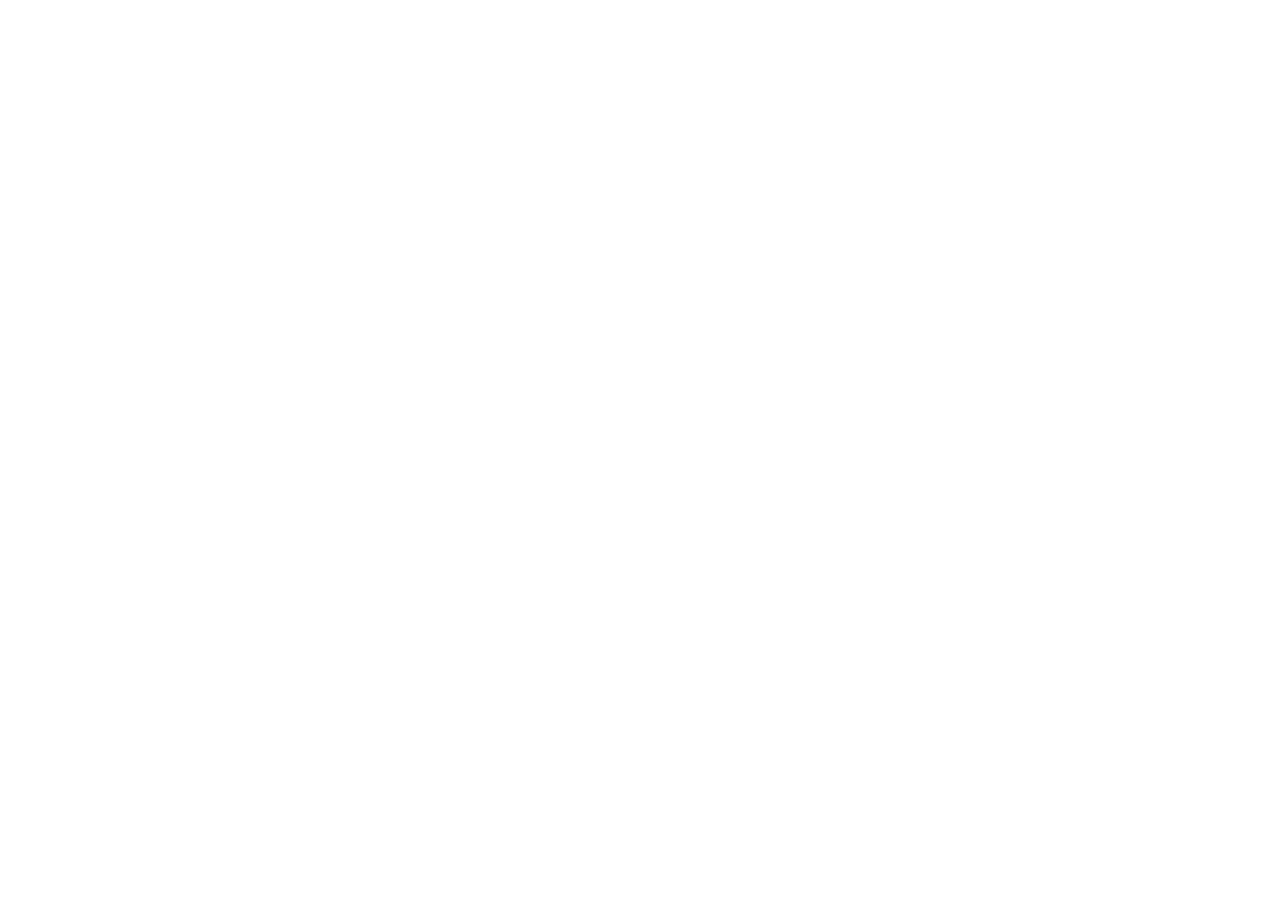
==== index.html @ eec86f98 "First commit" ====
<!DOCTYPE html>
<html lang="en">
<head>
    <meta charset="UTF-8">
    <meta name="viewport" content="width=device-width, initial-scale=1.0">
    <title>Dribble</title>
</head>
<body>
    
</body>
</html>
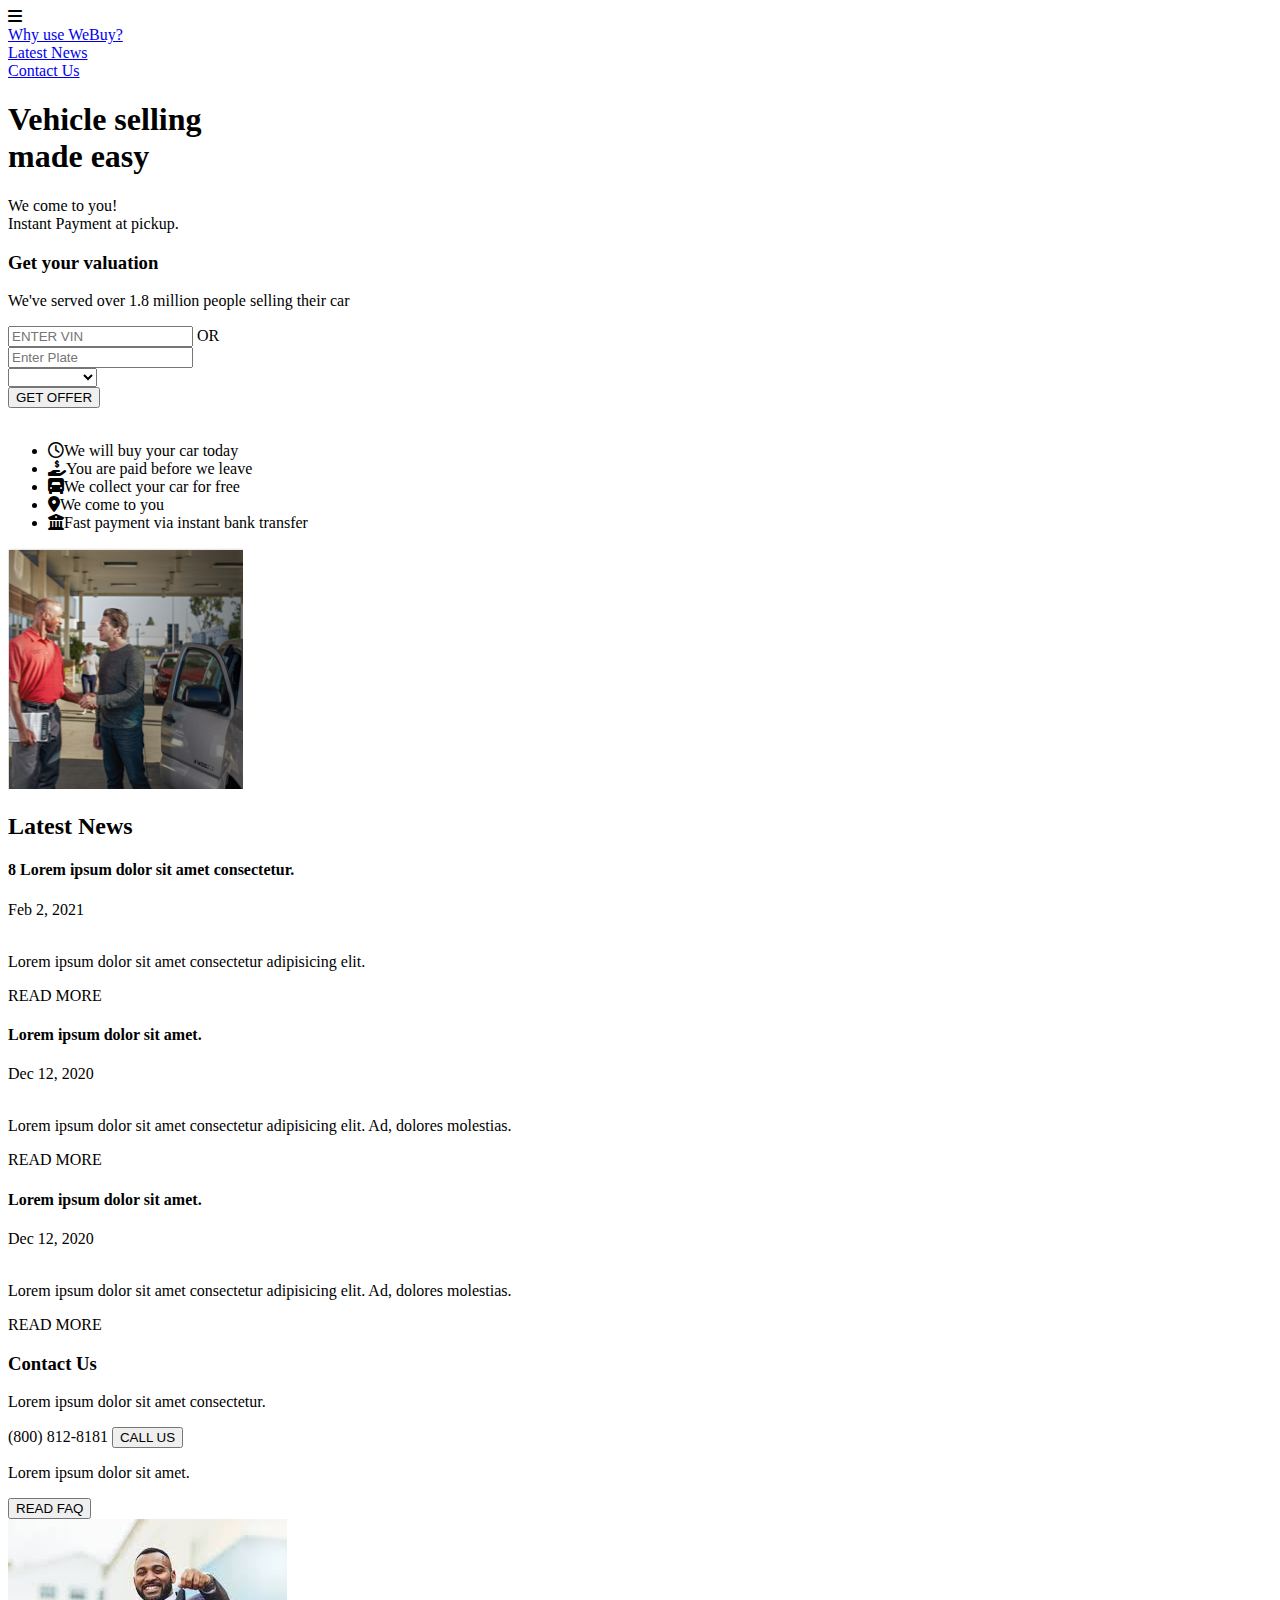
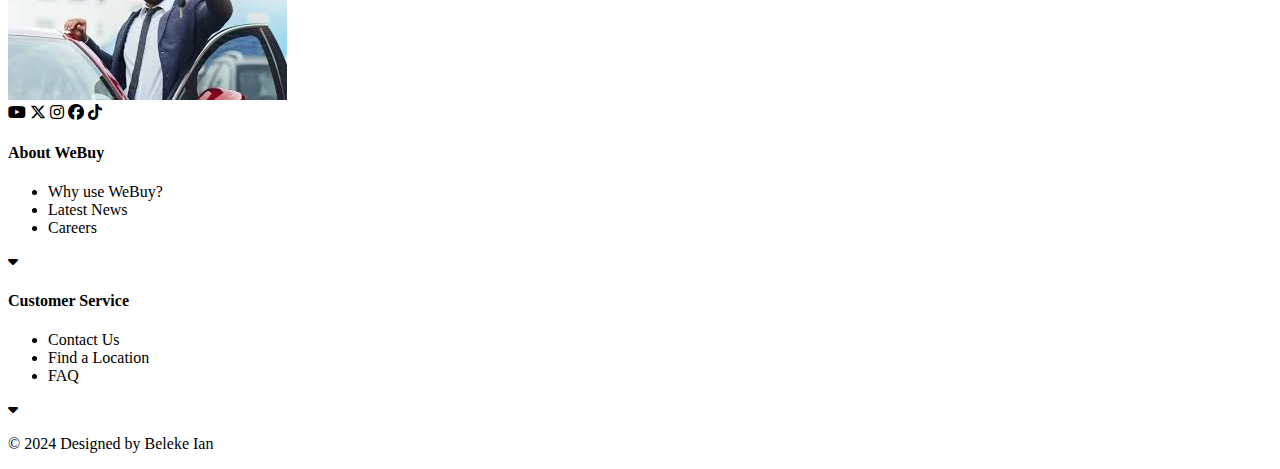
==== commit 2086ac8c: "HTML commit" ====
--- a/index.html
+++ b/index.html
@@ -3,9 +3,166 @@
 <head>
     <meta charset="UTF-8">
     <meta name="viewport" content="width=device-width, initial-scale=1.0">
+    <link rel="stylesheet" href="https://cdnjs.cloudflare.com/ajax/libs/font-awesome/6.6.0/css/all.min.css">
+    <link rel="stylesheet" href="css/style.css">
     <title>Dribble</title>
+    <link rel="icon" type="image/x-icon" href="/images/favicon.ico">
 </head>
 <body>
-    
+    <header>
+        <div class="top-header">
+            <div class="menu">
+                <i class="fa-solid fa-bars"></i>
+            </div>
+            <div class="logo">
+                
+            </div>
+            <nav>
+                <li><a href="#">Why use WeBuy?</a></li>
+                <li><a href="#">Latest News</a></li>
+                <li><a href="#">Contact Us</a></li>
+            </nav>
+        </div>
+        <div class="bottom-header">
+            <div class="intro">
+                <h1>Vehicle selling<br>made easy</h1>
+                <p>We come to you!<br>Instant Payment at pickup.</p>
+            </div>
+            <div class="form">
+                <h3>Get your valuation</h3>
+                <p>We've served over 1.8 million people selling their car</p>
+                <form>
+                    <input type="text" placeholder="ENTER VIN">
+                    <span class="example"></span>
+                    <span class="or">OR</span>
+                    <div class="boxes">
+                        <div class="input">
+                            <input type="text" placeholder="Enter Plate"><br>
+                            <span class="example"></span>
+                        </div>
+                       <div class="select">
+                        <select>
+                            <option disabled="default">Enter State</option>
+                        </select>
+                       </div>
+                    </div>
+                    <button>GET OFFER</button>
+                </form>
+                <div class="mechanic">
+                    <img src="./assets/mechanic.png" alt="">
+                </div>
+            </div>
+        </div>
+    </header>
+    <main>
+        <div class="article-one">
+            <div class="sell-with-us">
+                <ul>
+                    <li><i class="fa-regular fa-clock"></i>We will buy your car today</li>
+                    <li><i class="fa-solid fa-hand-holding-dollar"></i>You are paid before we leave</li>
+                    <li><i class="fa-solid fa-truck-front"></i>We collect your car for free</li>
+                    <li><i class="fa-solid fa-location-dot"></i>We come to you</li>
+                    <li><i class="fa-solid fa-building-columns"></i>Fast payment via instant bank transfer</li>
+                </ul>
+            </div>
+            <div class="chat">
+                <img src="./assets/greeting.png" alt="colab">    
+            </div>
+        </div>
+        <div class="news">
+            <div class="heading">
+                <h2>Latest News</h2>
+            </div>
+            <div class="articles">
+                <div class="box-one">
+                    <div class="profile">
+                        <div class="pp">
+
+                        </div>
+                        <div class="bio">
+                            <h4>8 Lorem ipsum dolor sit amet consectetur.</h4>
+                            <span class="date">Feb 2, 2021</span>
+                        </div>
+                    </div>
+                    <img src="" alt="">
+                    <p>Lorem ipsum dolor sit amet consectetur adipisicing elit.</p>
+                    <span class="read-more">READ MORE</span>
+                </div>
+                <div class="box-two">
+                    <div class="profile">
+                       <div class="pp">
+
+                       </div>
+                    <div class="bio">
+                        <h4>Lorem ipsum dolor sit amet.</h4>
+                        <span class="date">Dec 12, 2020</span>
+                    </div>
+                    </div>
+                    <img src="" alt="">
+                    <p>Lorem ipsum dolor sit amet consectetur adipisicing elit. Ad, dolores molestias.</p>
+                    <span class="read-more">READ MORE</span>
+                </div>
+                <div class="box-three">
+                    <div class="profile">
+                        <div class="pp">
+ 
+                        </div>
+                     <div class="bio">
+                         <h4>Lorem ipsum dolor sit amet.</h4>
+                         <span class="date">Dec 12, 2020</span>
+                     </div>
+                     </div>
+                     <img src="" alt="">
+                     <p>Lorem ipsum dolor sit amet consectetur adipisicing elit. Ad, dolores molestias.</p>
+                     <span class="read-more">READ MORE</span>
+                </div>
+            </div>
+        </div>
+        <div class="contact">
+            <div class="contact-info">
+                <h3>Contact Us</h3>
+                <p>Lorem ipsum dolor sit amet consectetur.</p>
+                <span class="number">(800) 812-8181</span>
+                <button class="btn">CALL US</button>
+                <p>Lorem ipsum dolor sit amet.</p>
+                <button>READ FAQ</button>
+            </div>
+            <div class="res-nigga">
+                <img src="./assets/assure.jpeg" alt="guy standing by car">
+            </div>
+        </div>
+    </main>
+    <footer>
+        <div class="top-footer">
+            <div class="social">
+                <i class="fa-brands fa-youtube"></i>
+                <i class="fa-brands fa-x-twitter"></i>
+                <i class="fa-brands fa-instagram"></i>
+                <i class="fa-brands fa-facebook"></i>
+                <i class="fa-brands fa-tiktok"></i>
+            </div>
+            <div class="about">
+                <h4>About WeBuy</h4>
+                <ul>
+                    <li>Why use WeBuy?</li>
+                    <li>Latest News</li>
+                    <li>Careers</li>
+                </ul>
+                <i class="fa-solid fa-caret-down"></i>
+            </div>
+            <div class="customer-service">
+                <h4>Customer Service</h4>
+                <ul>
+                    <li>Contact Us</li>
+                    <li>Find a Location</li>
+                    <li>FAQ</li>
+                </ul>
+                <i class="fa-solid fa-caret-down"></i>
+            </div>
+        </div>
+        <div class="bottom-footer">
+            <p>© 2024 Designed by Beleke Ian</p>
+        </div>
+    </footer>
 </body>
 </html>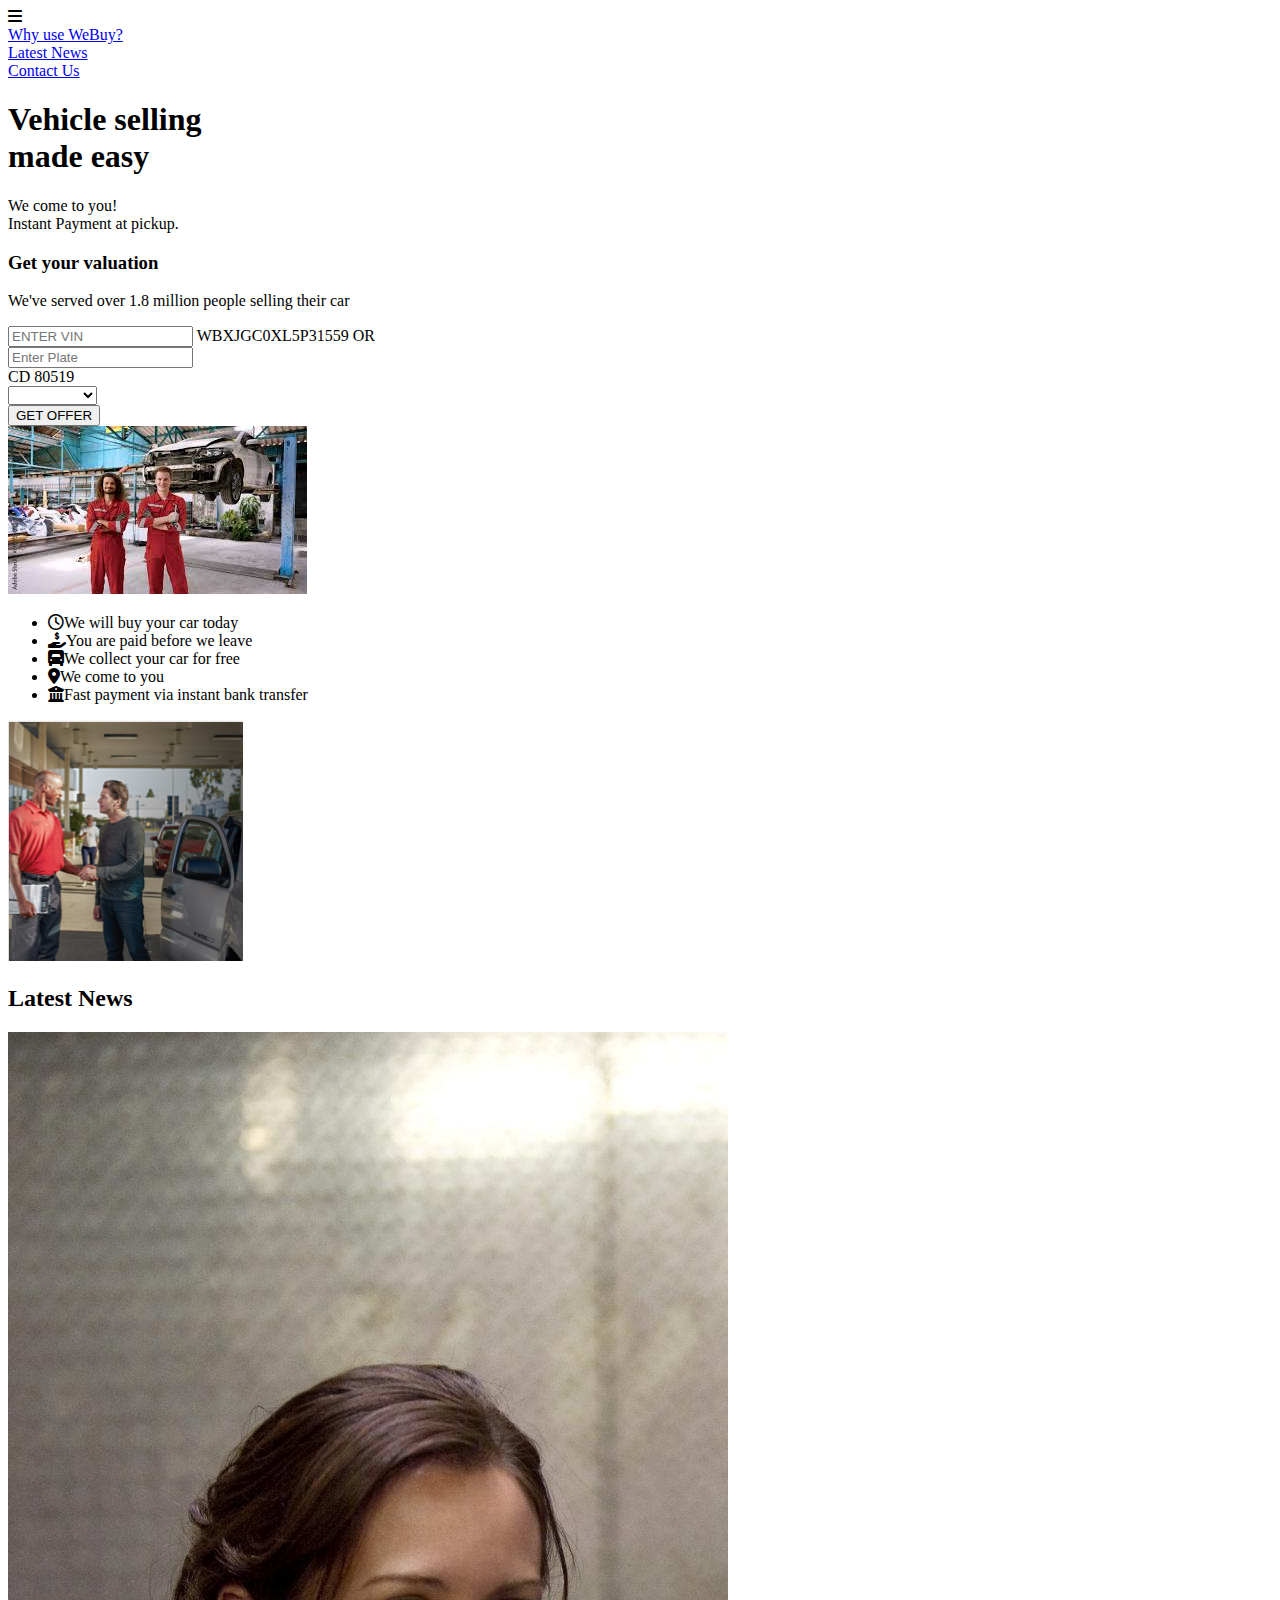
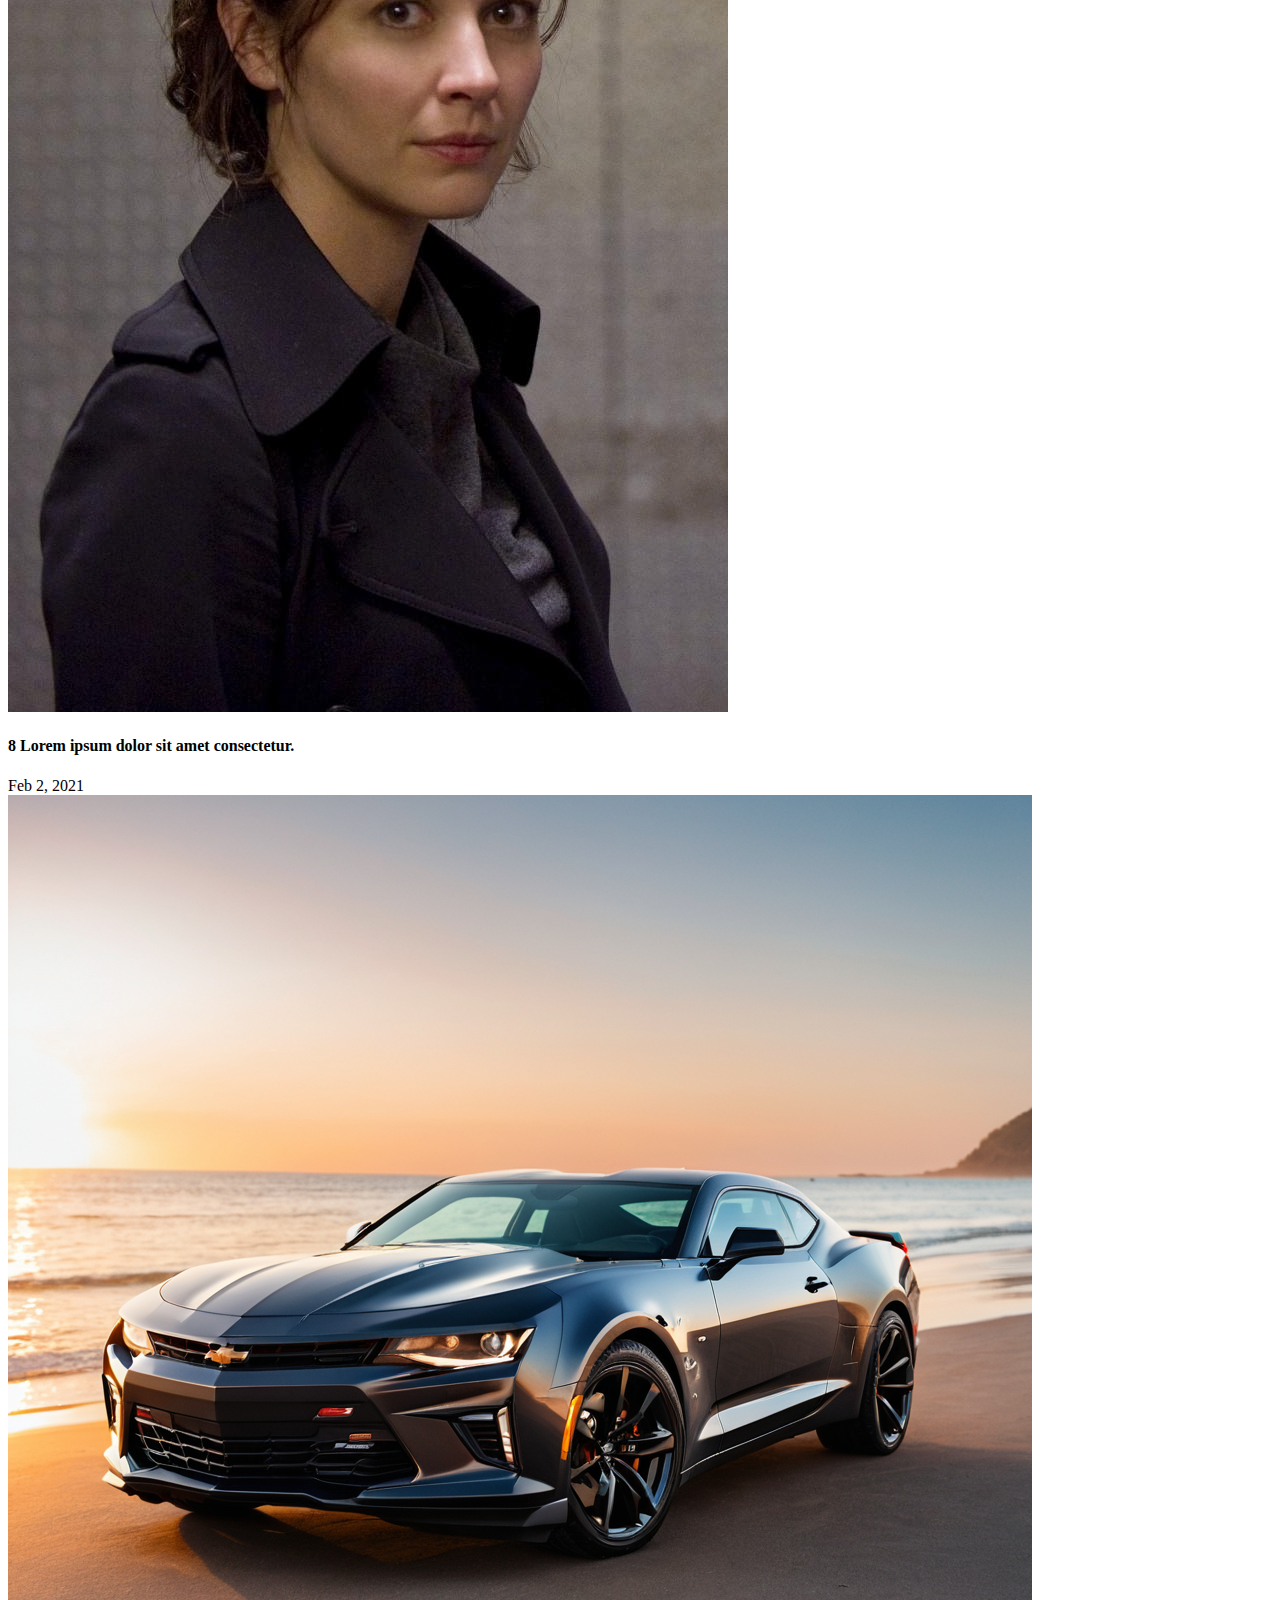
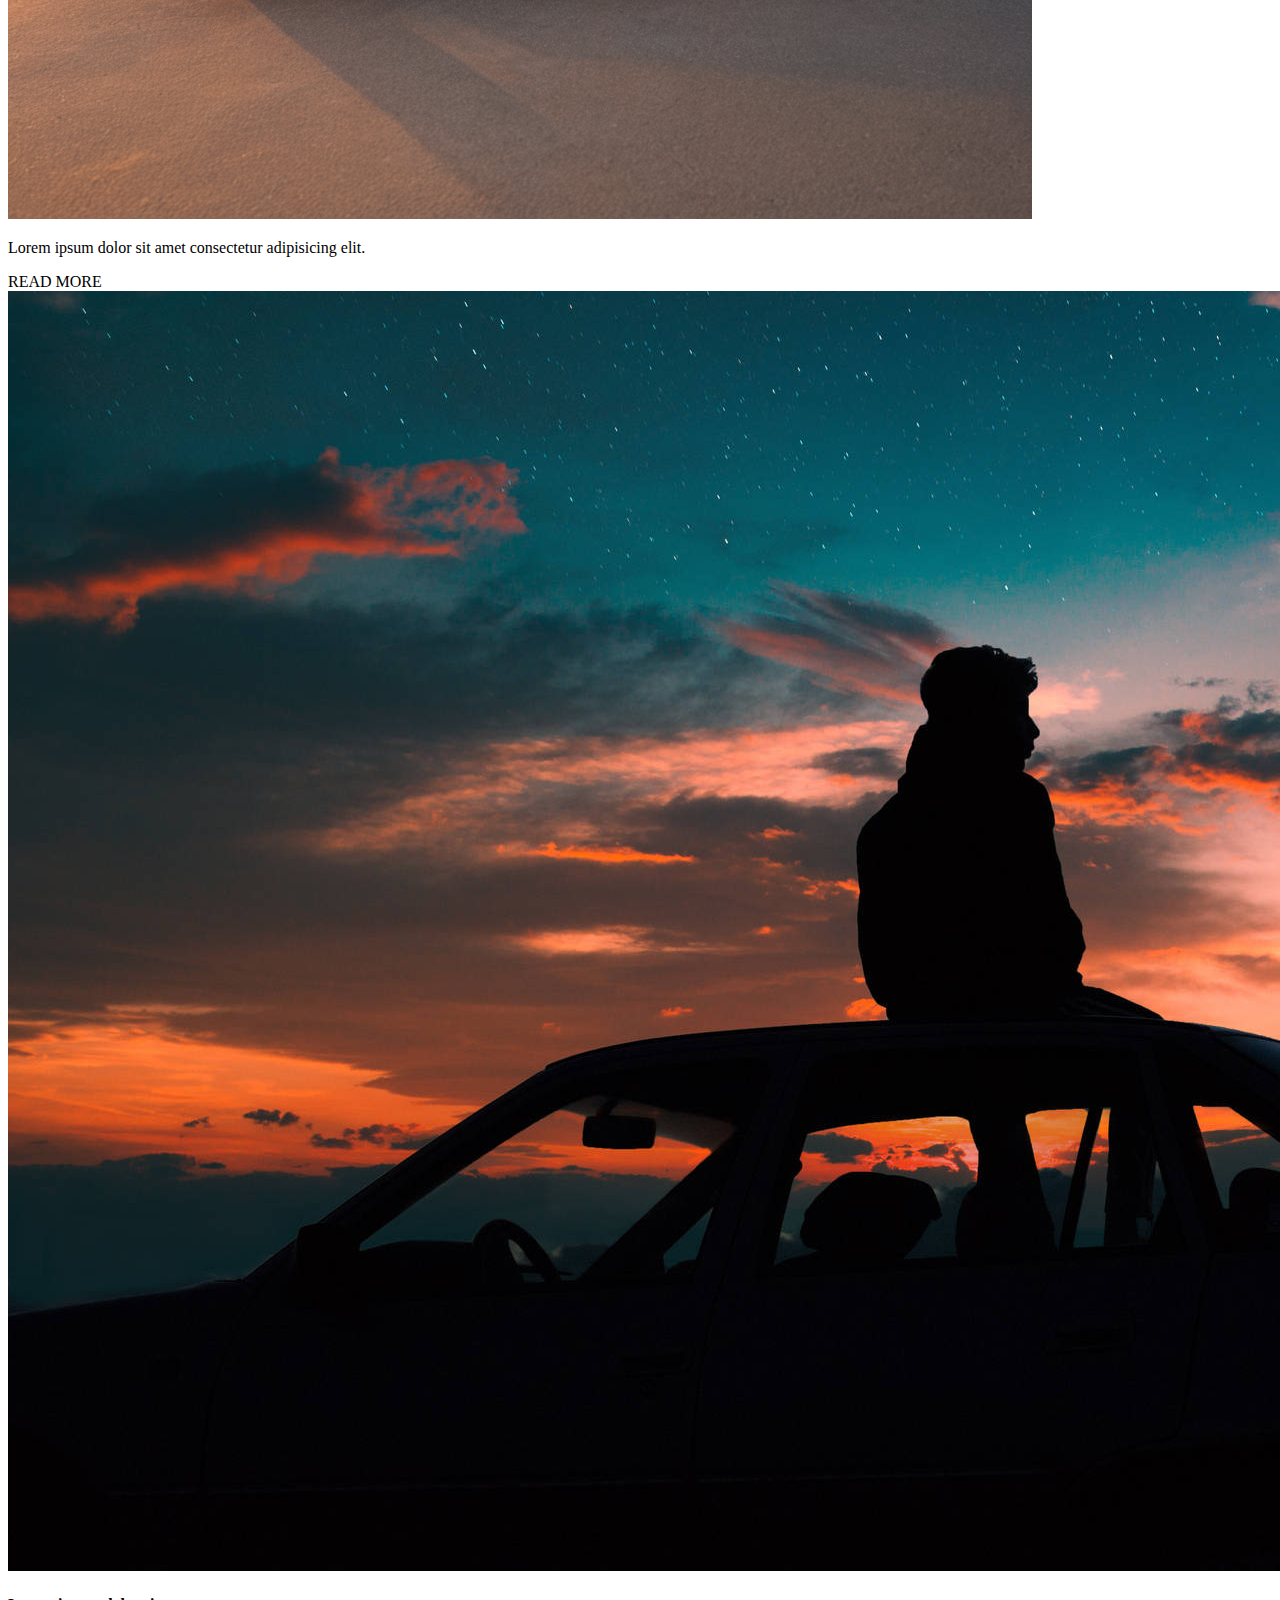
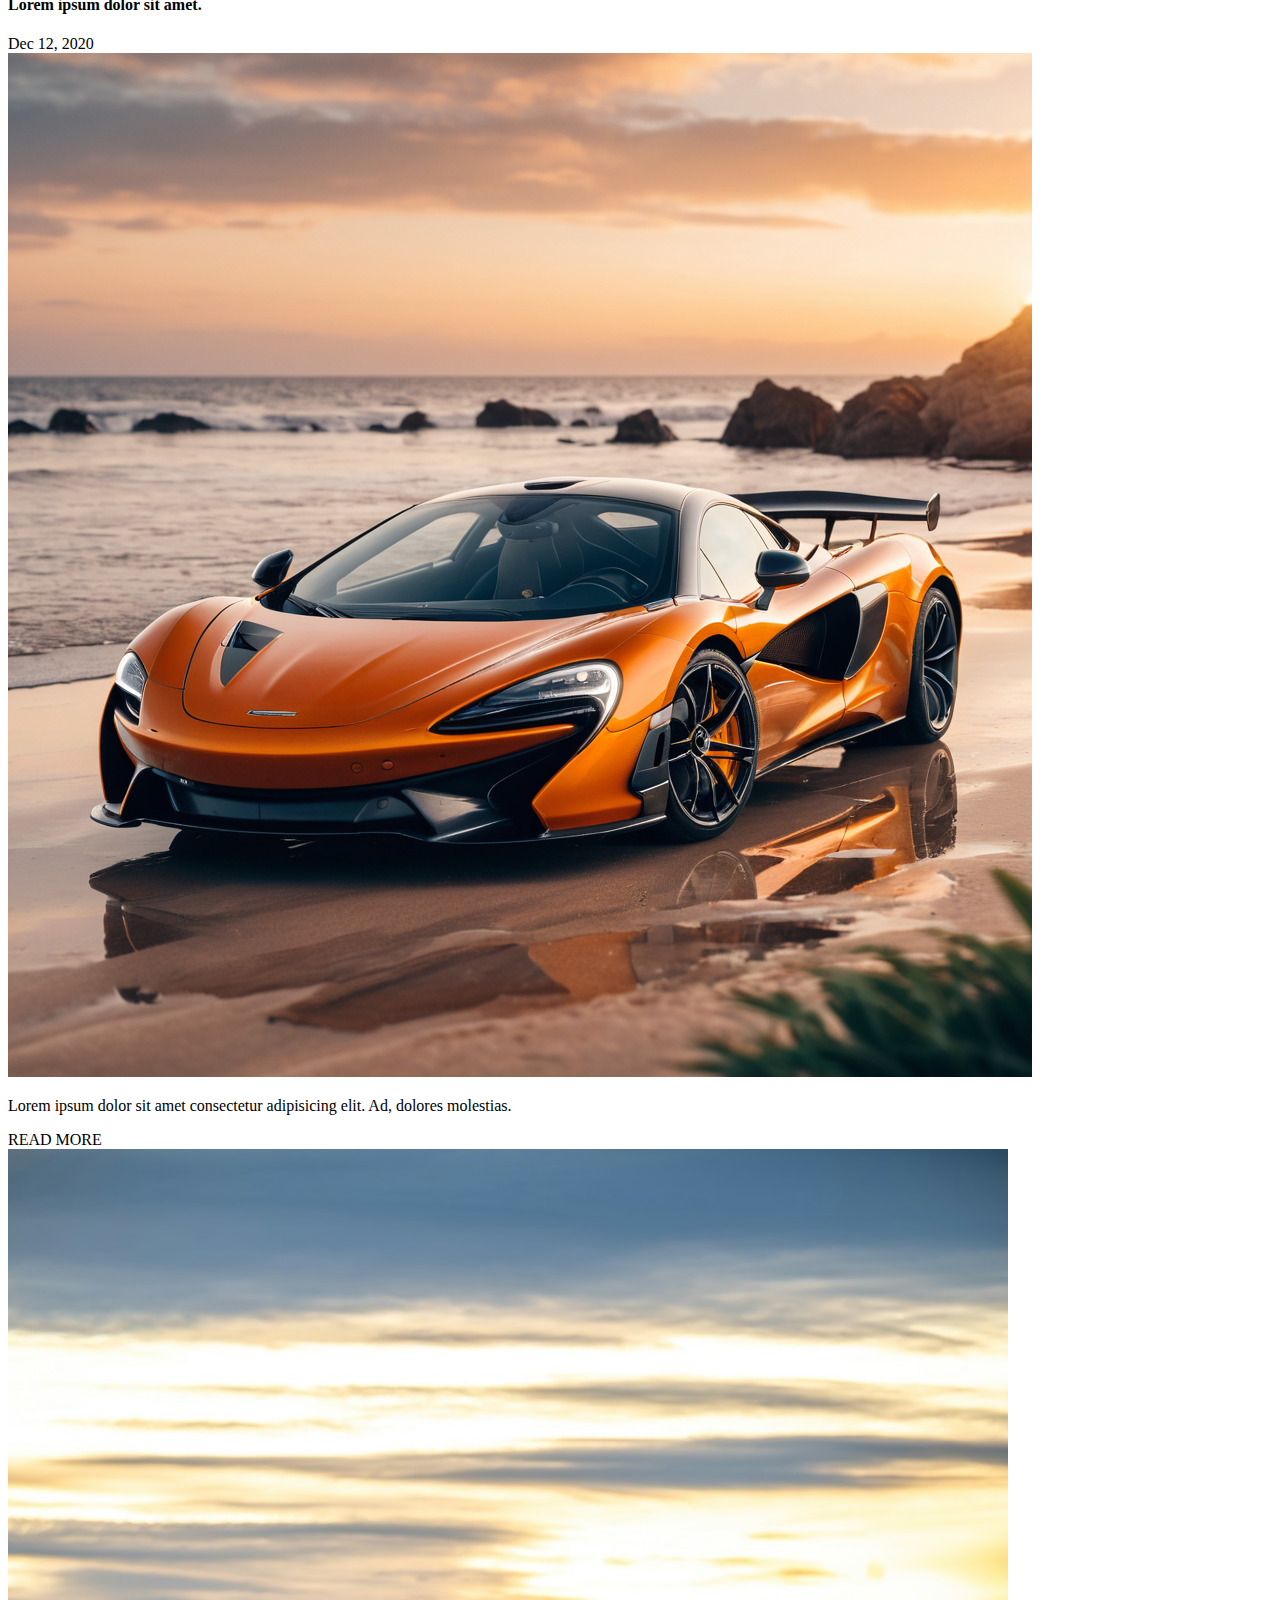
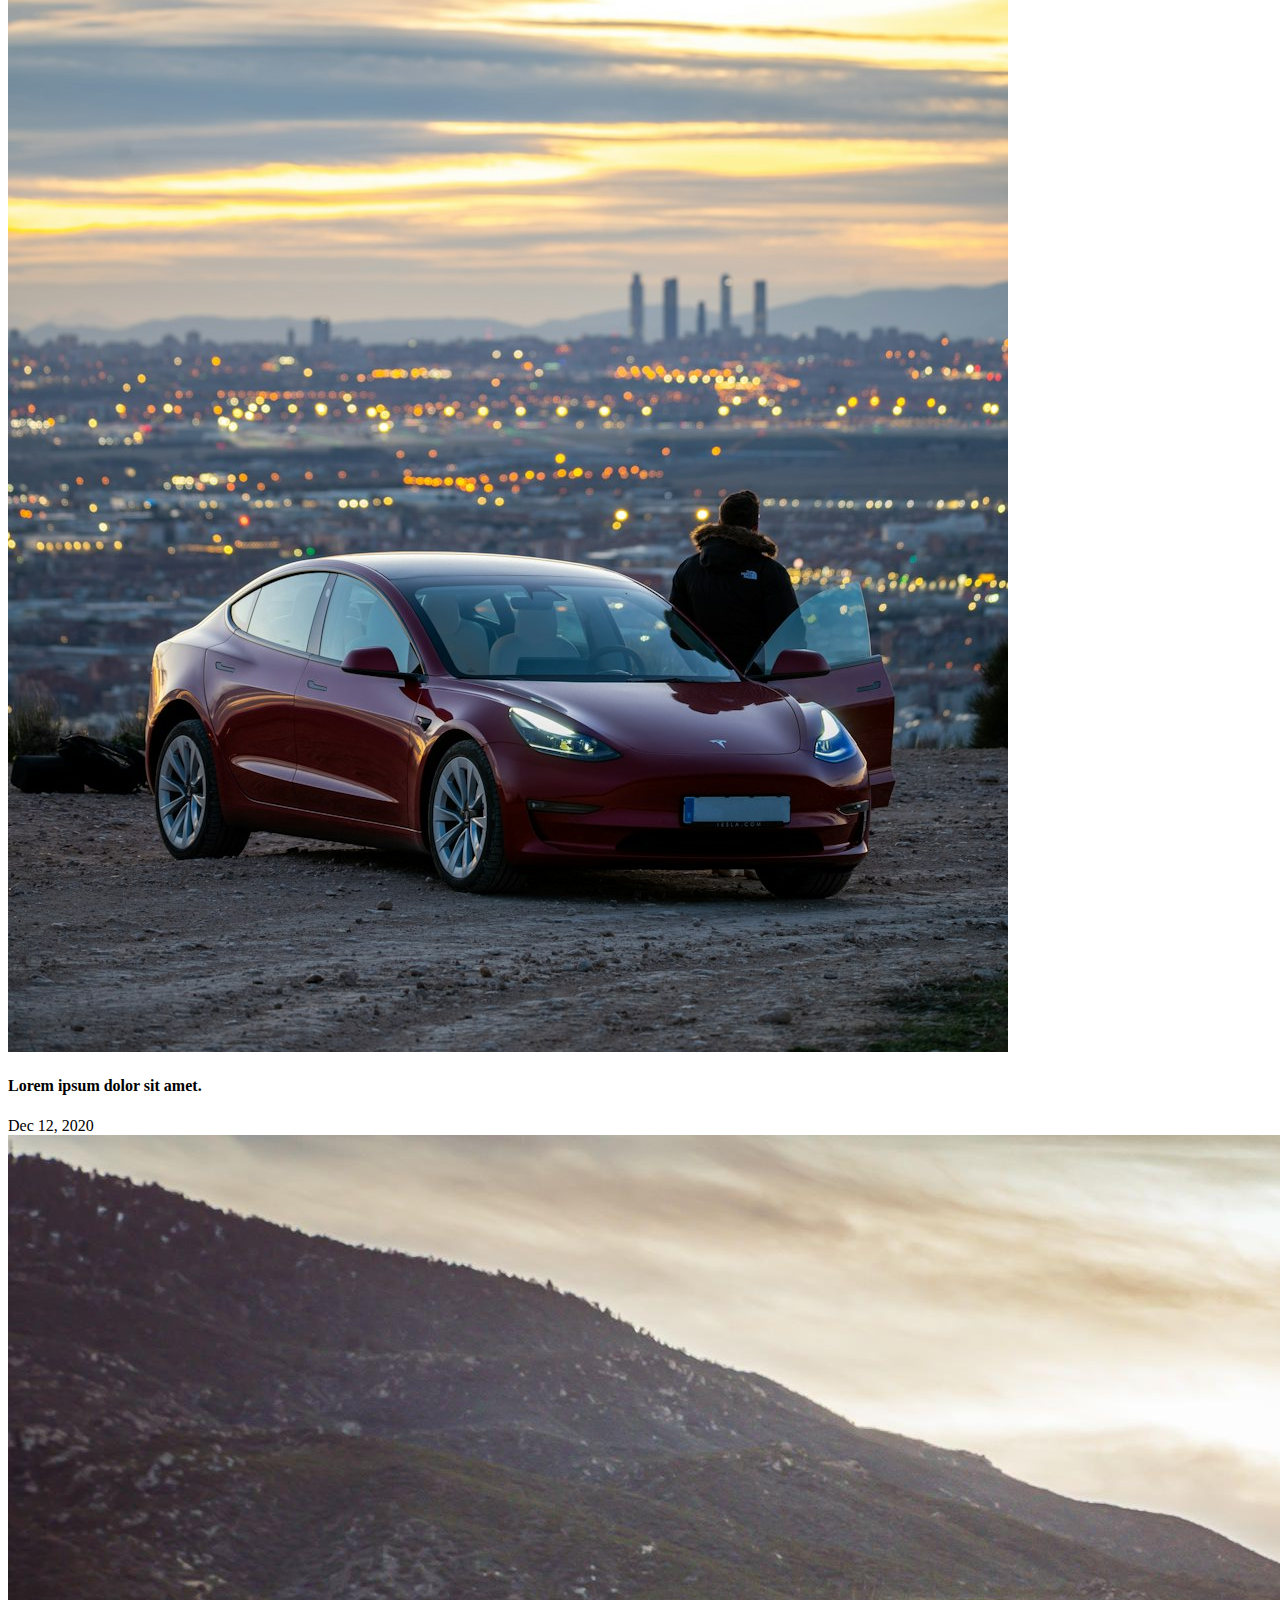
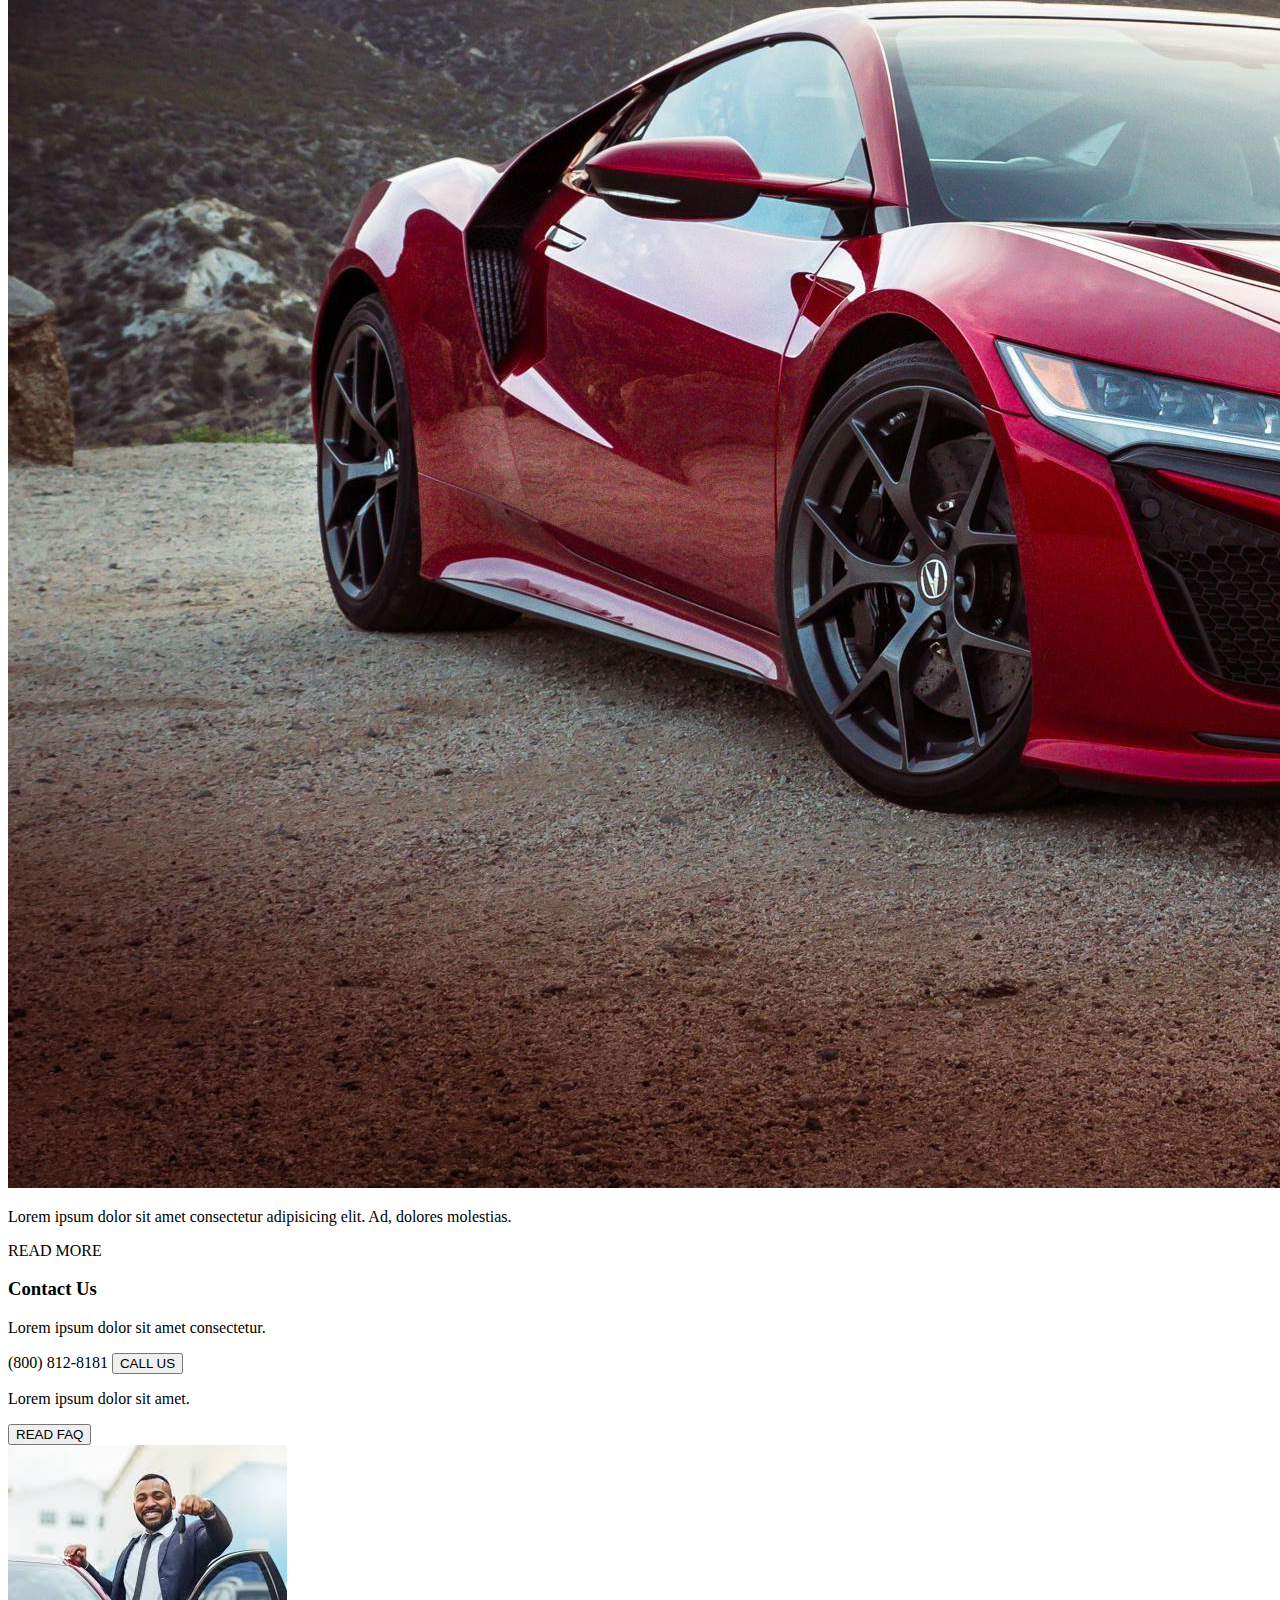
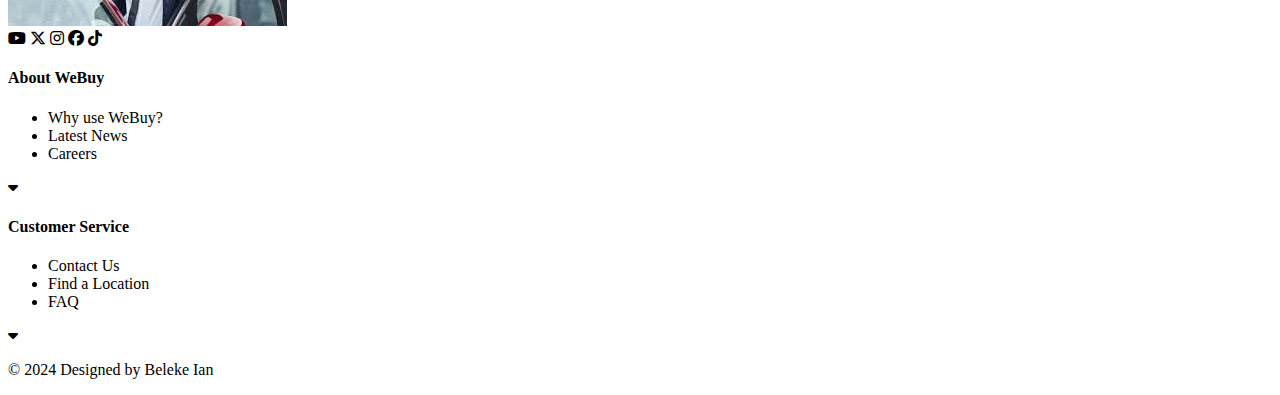
==== commit 2c665b06: "HTML done" ====
--- a/index.html
+++ b/index.html
@@ -6,7 +6,7 @@
     <link rel="stylesheet" href="https://cdnjs.cloudflare.com/ajax/libs/font-awesome/6.6.0/css/all.min.css">
     <link rel="stylesheet" href="css/style.css">
     <title>Dribble</title>
-    <link rel="icon" type="image/x-icon" href="/images/favicon.ico">
+    <link rel="icon" href="./assets/favicon.webp">
 </head>
 <body>
     <header>
@@ -33,12 +33,12 @@
                 <p>We've served over 1.8 million people selling their car</p>
                 <form>
                     <input type="text" placeholder="ENTER VIN">
-                    <span class="example"></span>
+                    <span class="example">WBXJGC0XL5P31559</span>
                     <span class="or">OR</span>
                     <div class="boxes">
                         <div class="input">
                             <input type="text" placeholder="Enter Plate"><br>
-                            <span class="example"></span>
+                            <span class="example">CD 80519</span>
                         </div>
                        <div class="select">
                         <select>
@@ -49,7 +49,7 @@
                     <button>GET OFFER</button>
                 </form>
                 <div class="mechanic">
-                    <img src="./assets/mechanic.png" alt="">
+                    <img src="./assets/mechanic.jpeg" alt="mechanic">
                 </div>
             </div>
         </div>
@@ -77,42 +77,42 @@
                 <div class="box-one">
                     <div class="profile">
                         <div class="pp">
-
+                            <img src="./assets/woman.jpg" alt="lady">
                         </div>
                         <div class="bio">
                             <h4>8 Lorem ipsum dolor sit amet consectetur.</h4>
                             <span class="date">Feb 2, 2021</span>
                         </div>
                     </div>
-                    <img src="" alt="">
+                    <img src="./assets/ford.png" alt="car">
                     <p>Lorem ipsum dolor sit amet consectetur adipisicing elit.</p>
                     <span class="read-more">READ MORE</span>
                 </div>
                 <div class="box-two">
                     <div class="profile">
                        <div class="pp">
-
+                        <img src="./assets/guy-on-car.jpg" alt="">
                        </div>
-                    <div class="bio">
+                       <div class="bio">
                         <h4>Lorem ipsum dolor sit amet.</h4>
                         <span class="date">Dec 12, 2020</span>
+                       </div>
                     </div>
-                    </div>
-                    <img src="" alt="">
+                    <img src="./assets/dodge.png" alt="">
                     <p>Lorem ipsum dolor sit amet consectetur adipisicing elit. Ad, dolores molestias.</p>
                     <span class="read-more">READ MORE</span>
                 </div>
                 <div class="box-three">
                     <div class="profile">
                         <div class="pp">
- 
+                            <img src="./assets/guy-near-car.jpg" alt="near-car">
                         </div>
                      <div class="bio">
                          <h4>Lorem ipsum dolor sit amet.</h4>
                          <span class="date">Dec 12, 2020</span>
                      </div>
                      </div>
-                     <img src="" alt="">
+                     <img src="./assets/acura.jpg" alt="acura">
                      <p>Lorem ipsum dolor sit amet consectetur adipisicing elit. Ad, dolores molestias.</p>
                      <span class="read-more">READ MORE</span>
                 </div>
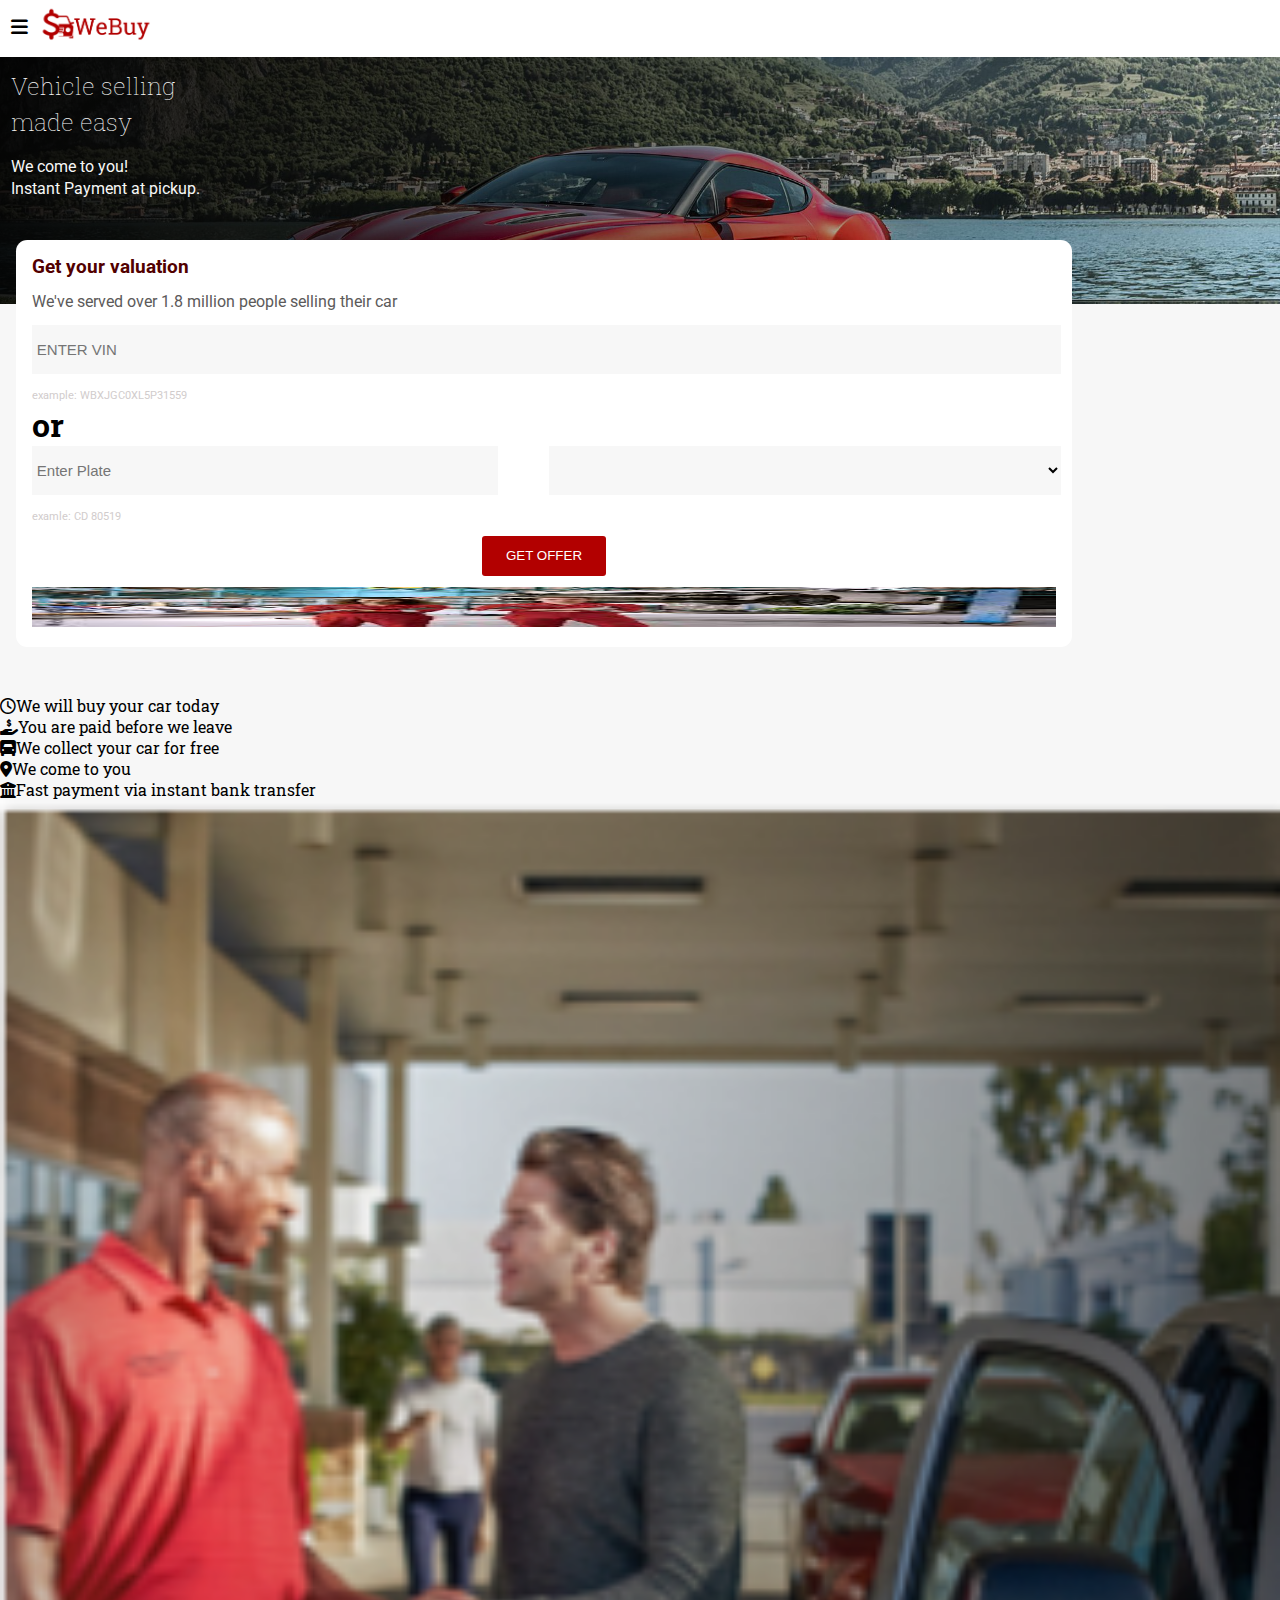
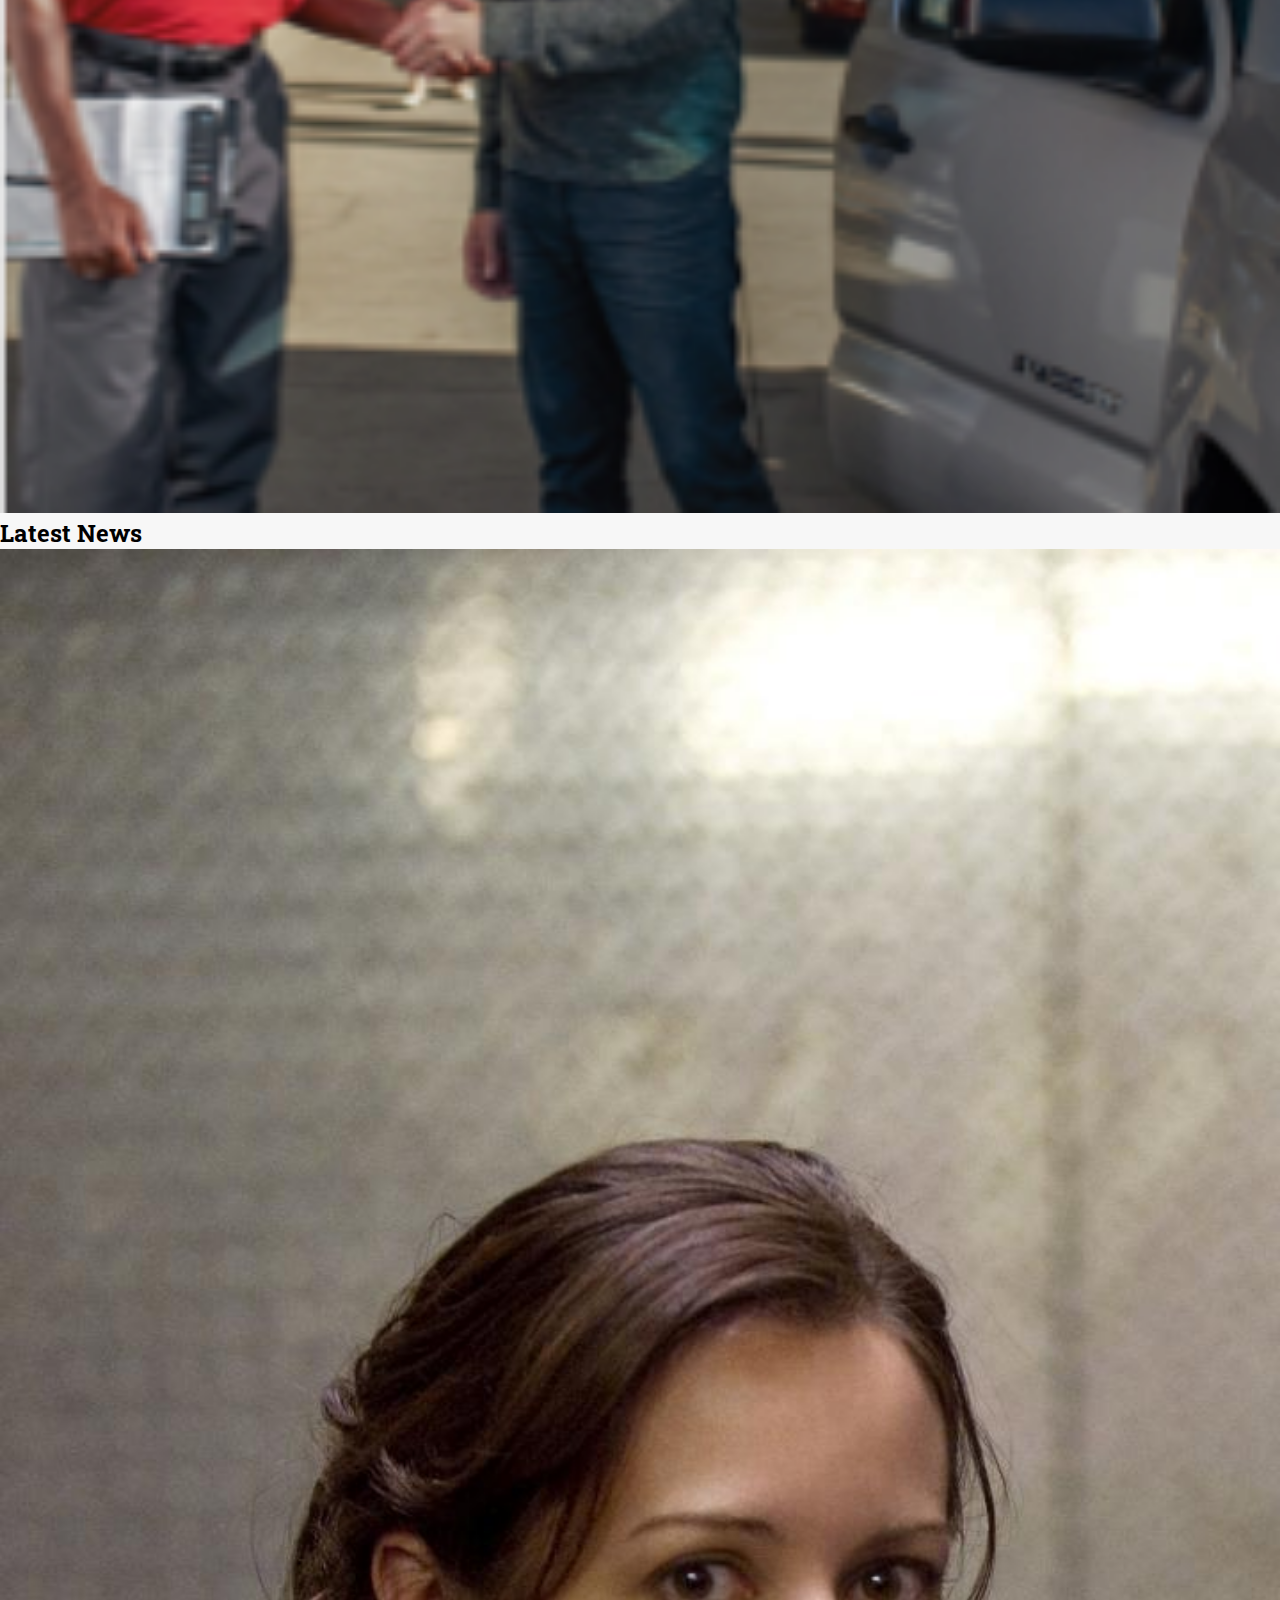
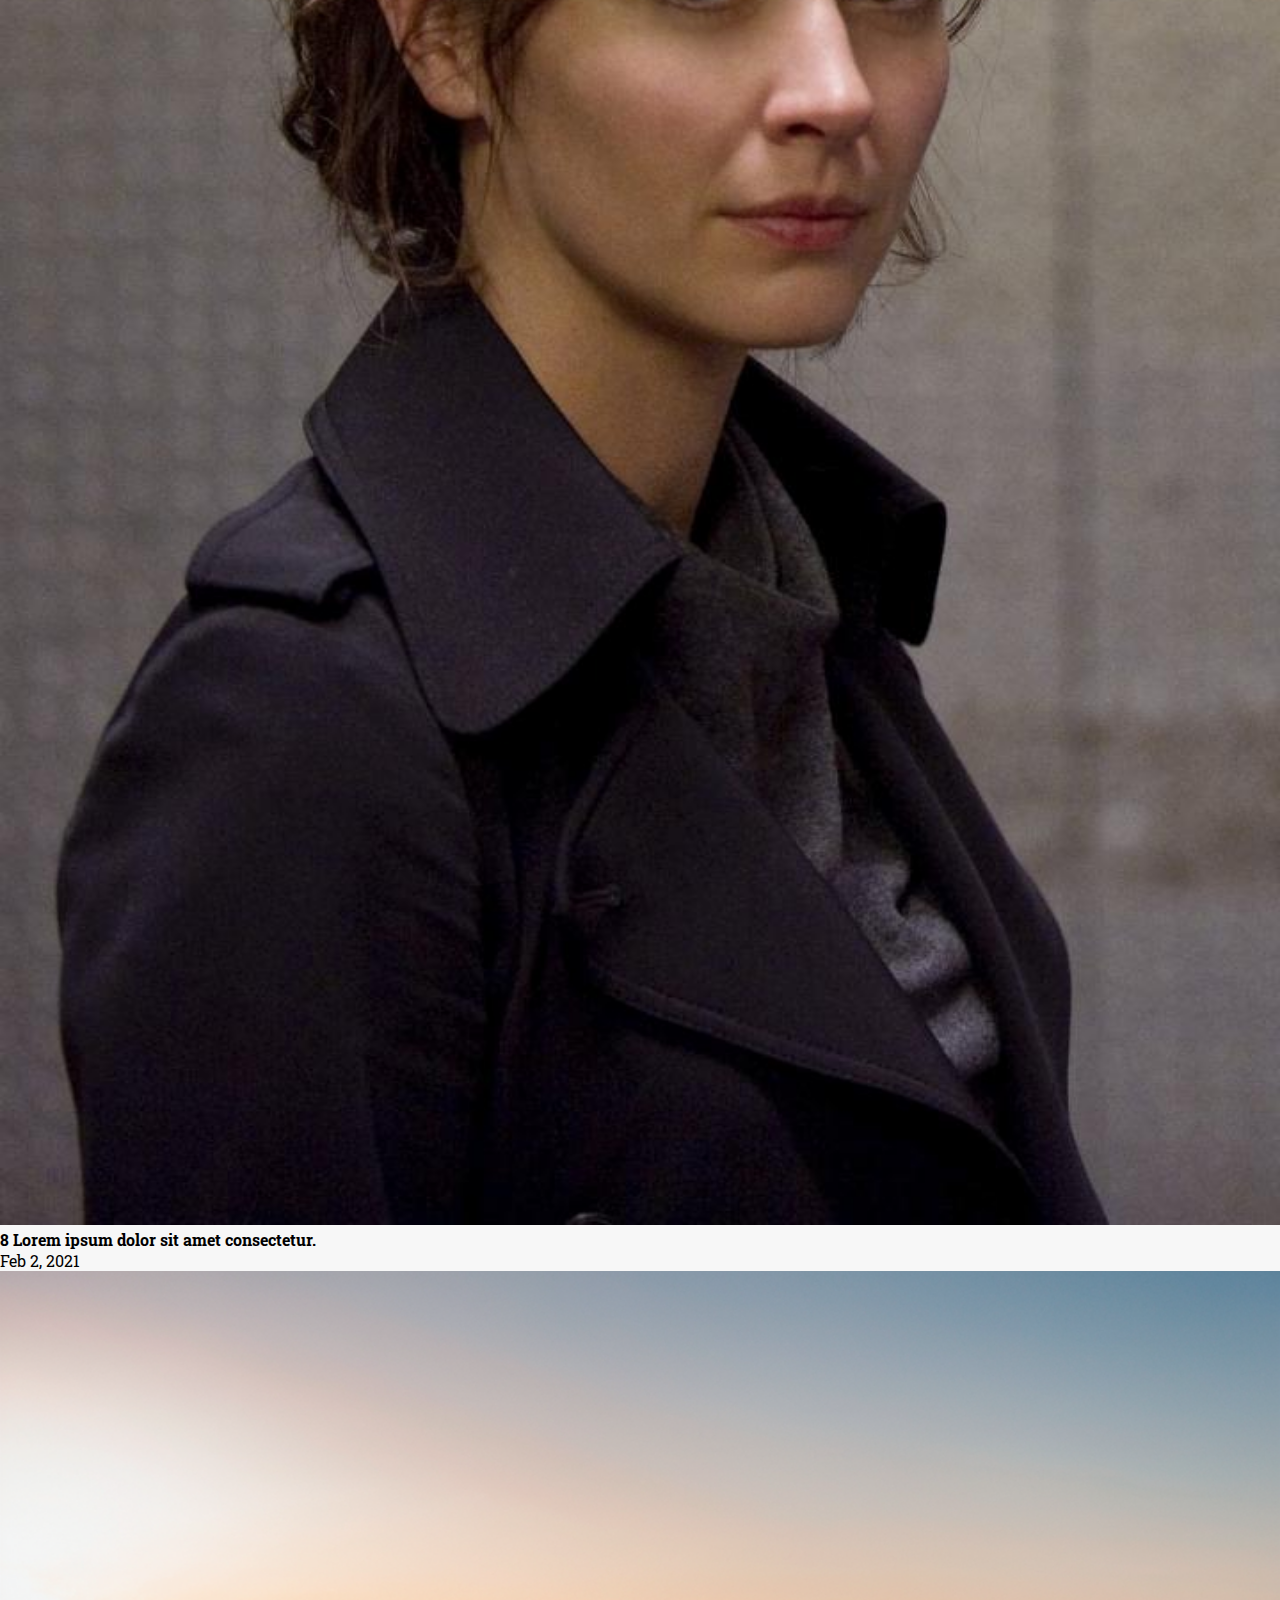
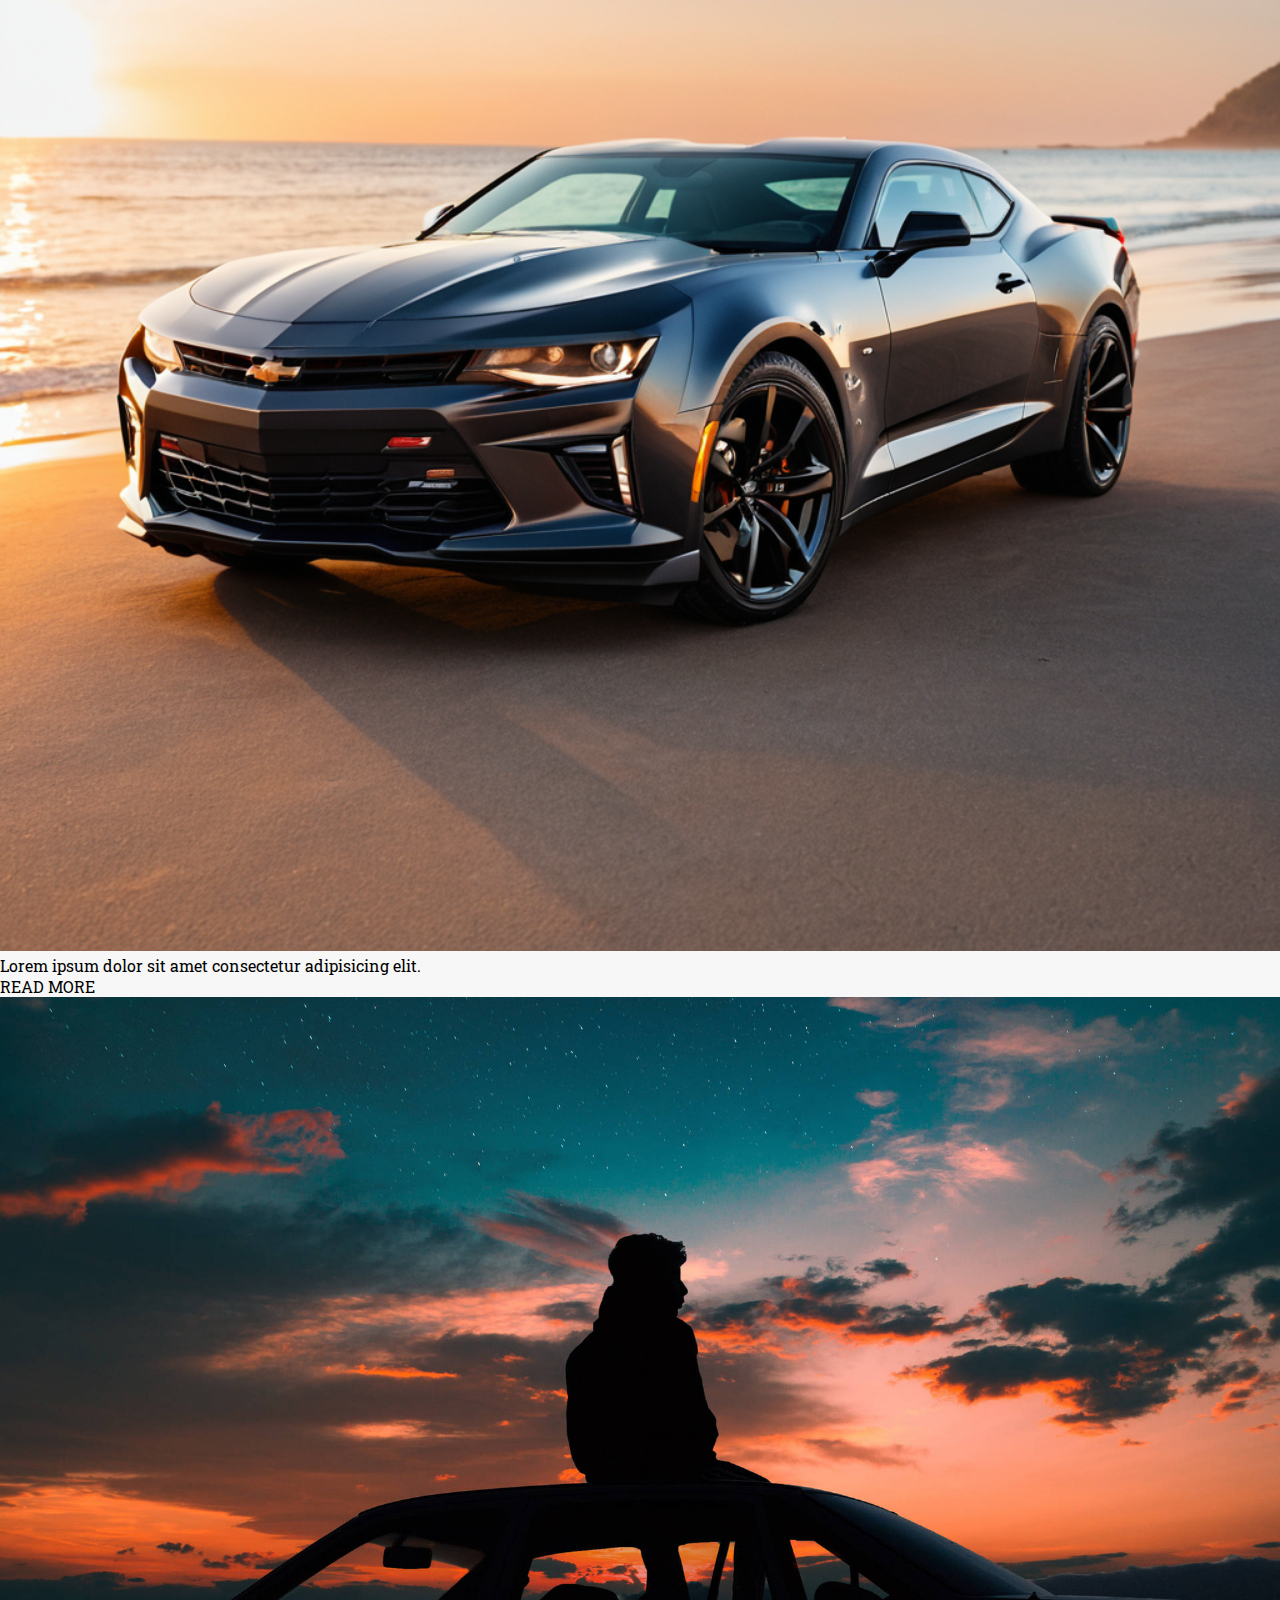
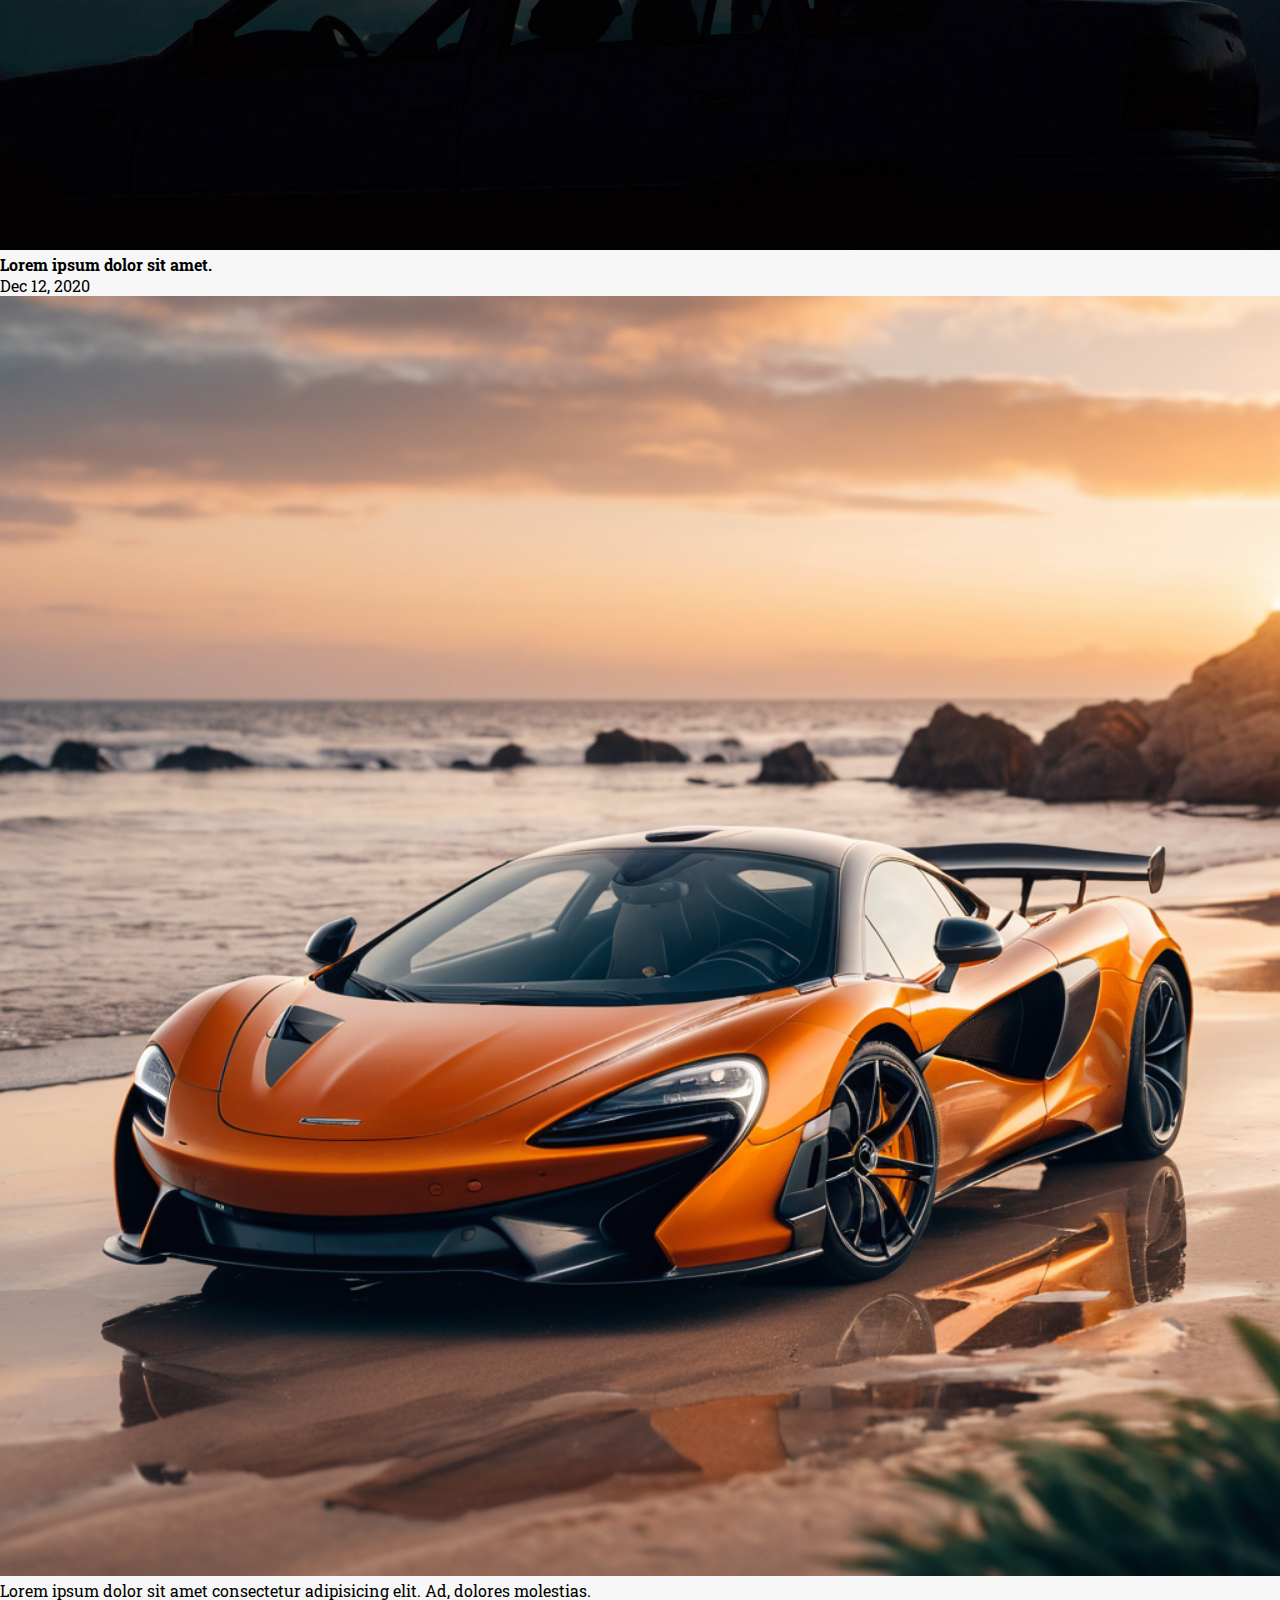
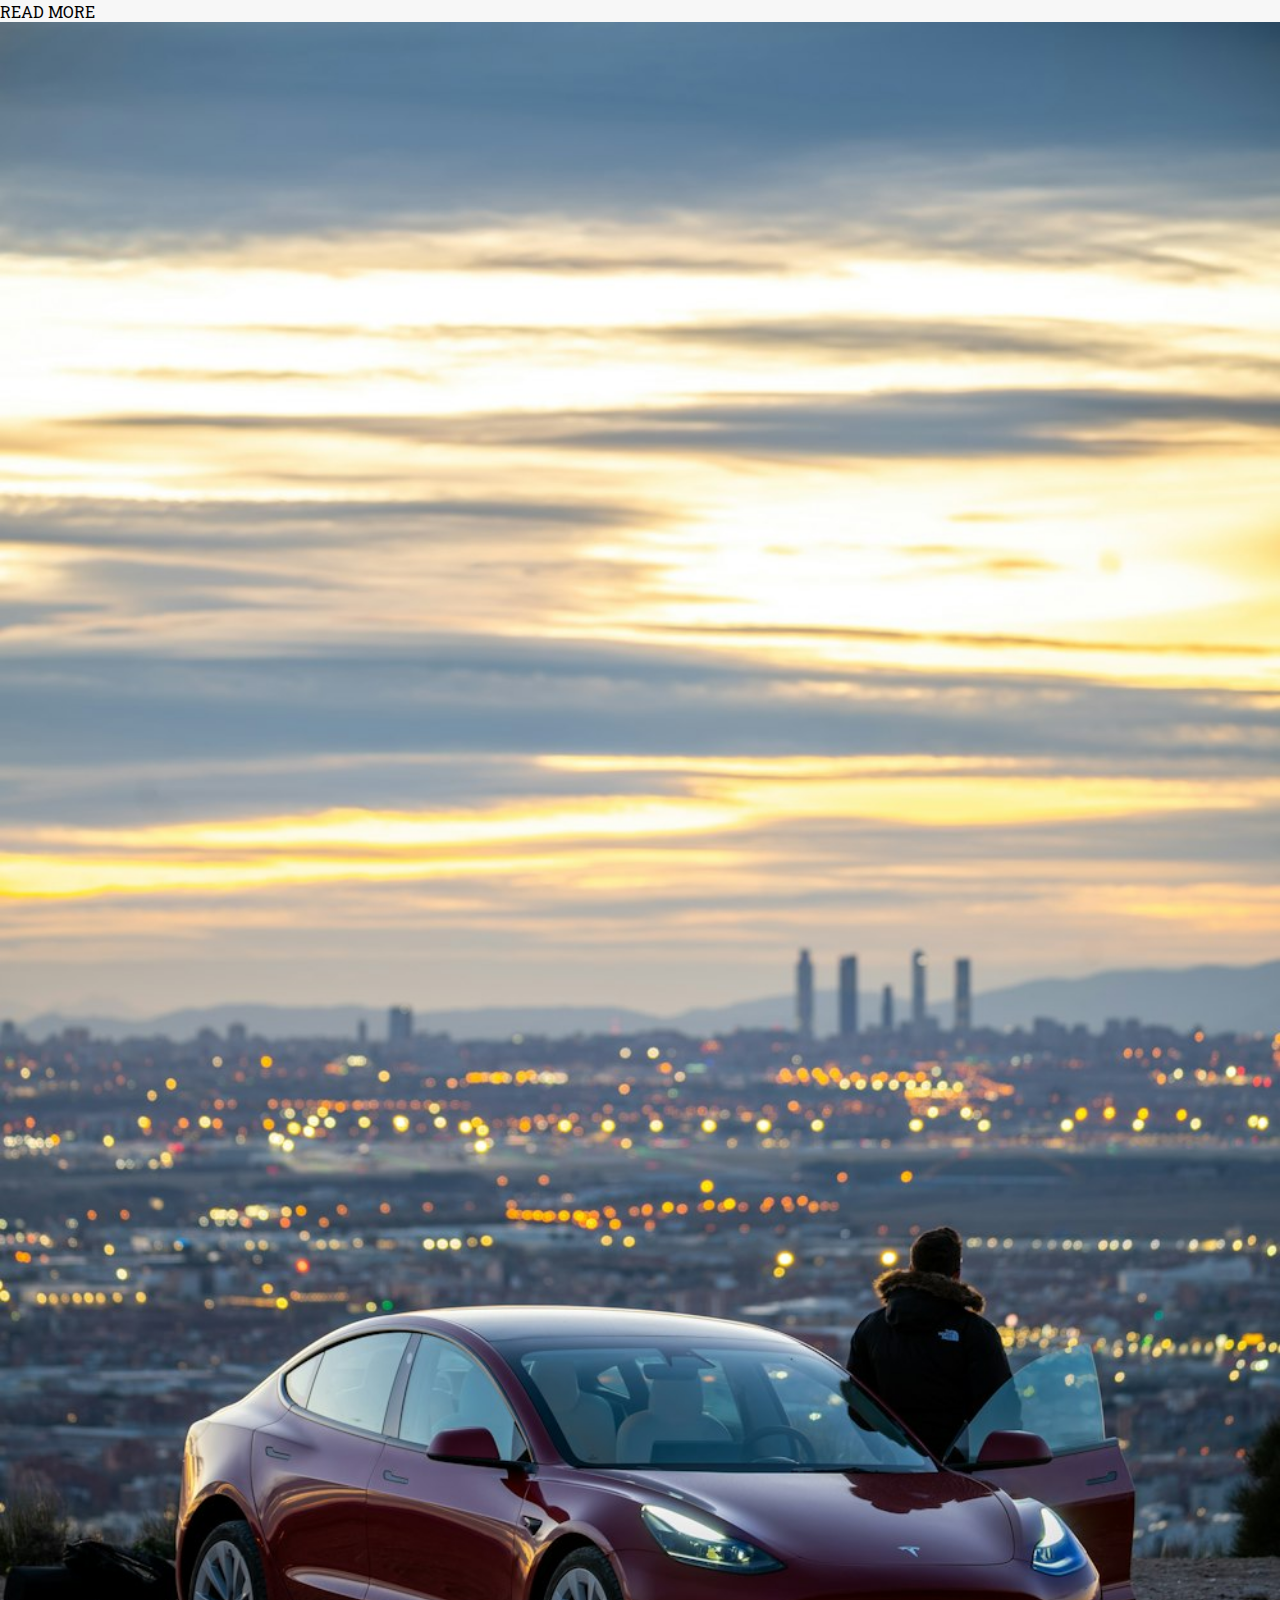
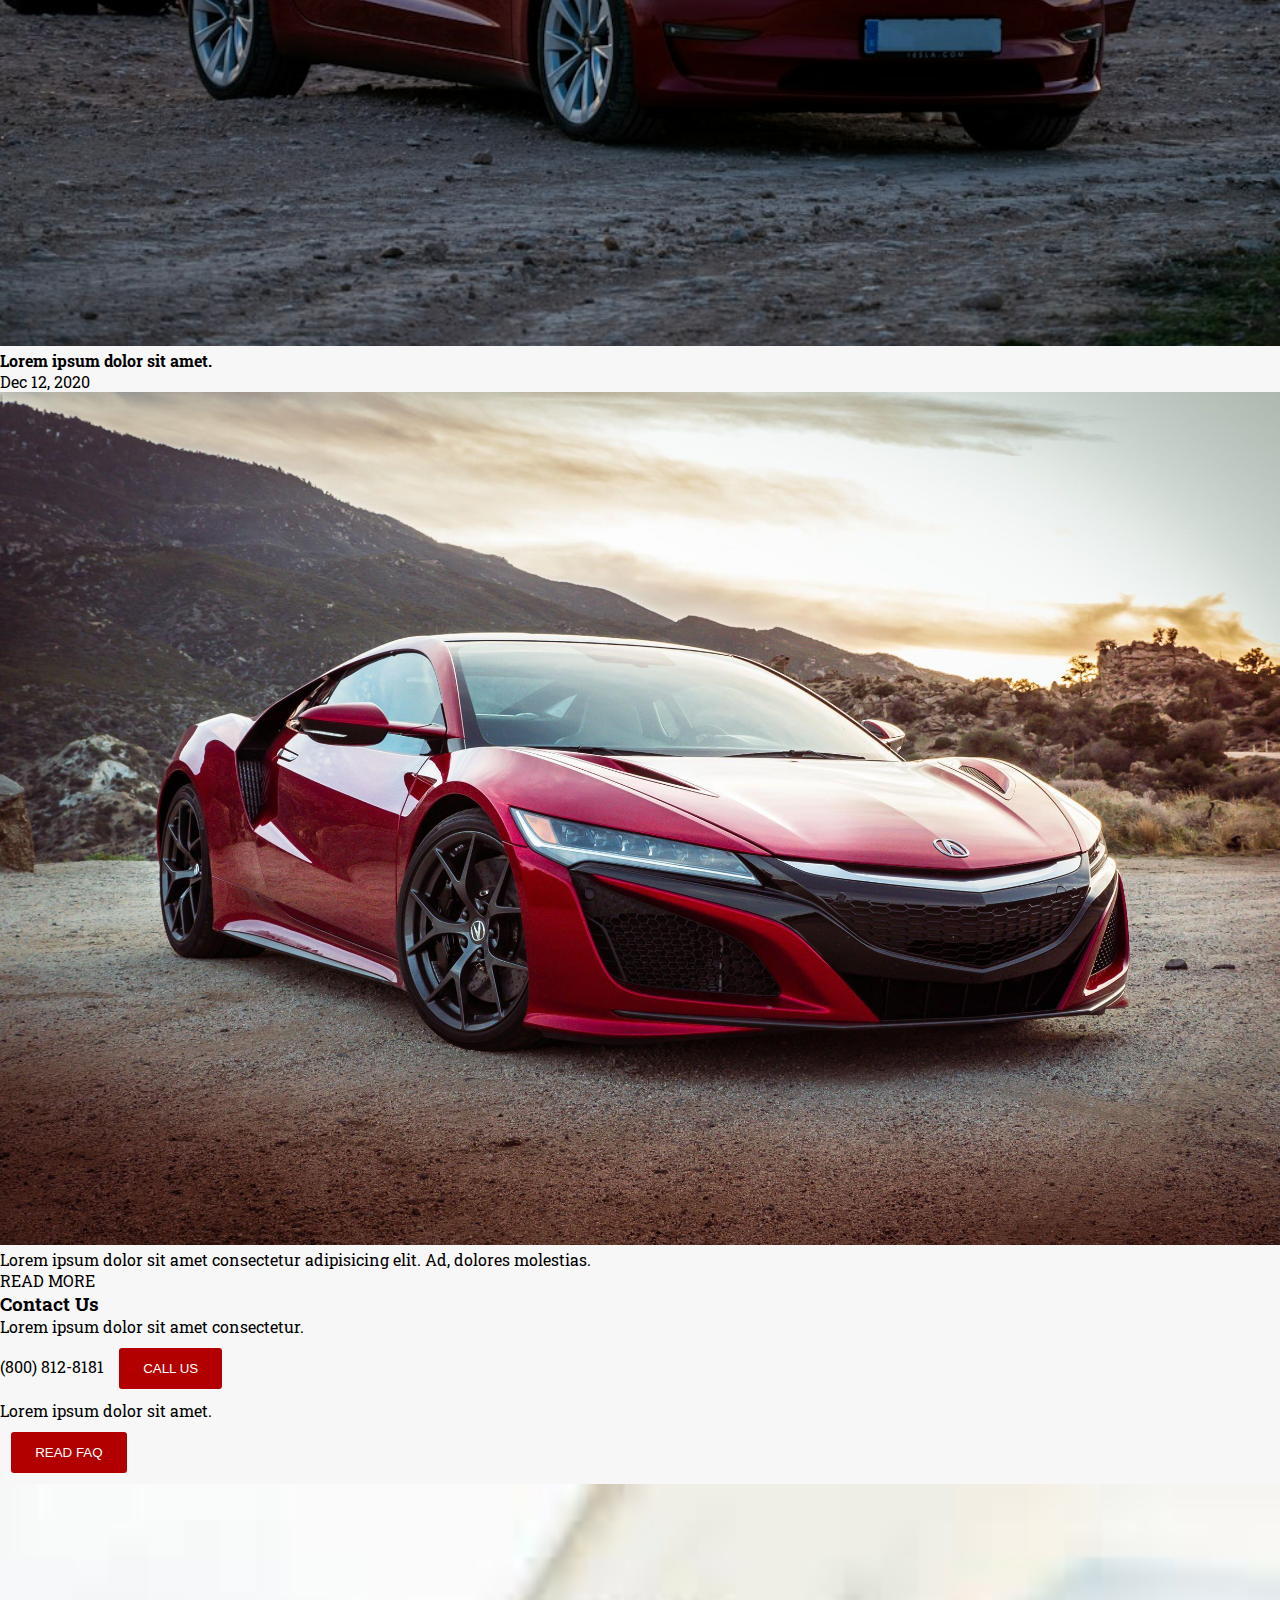
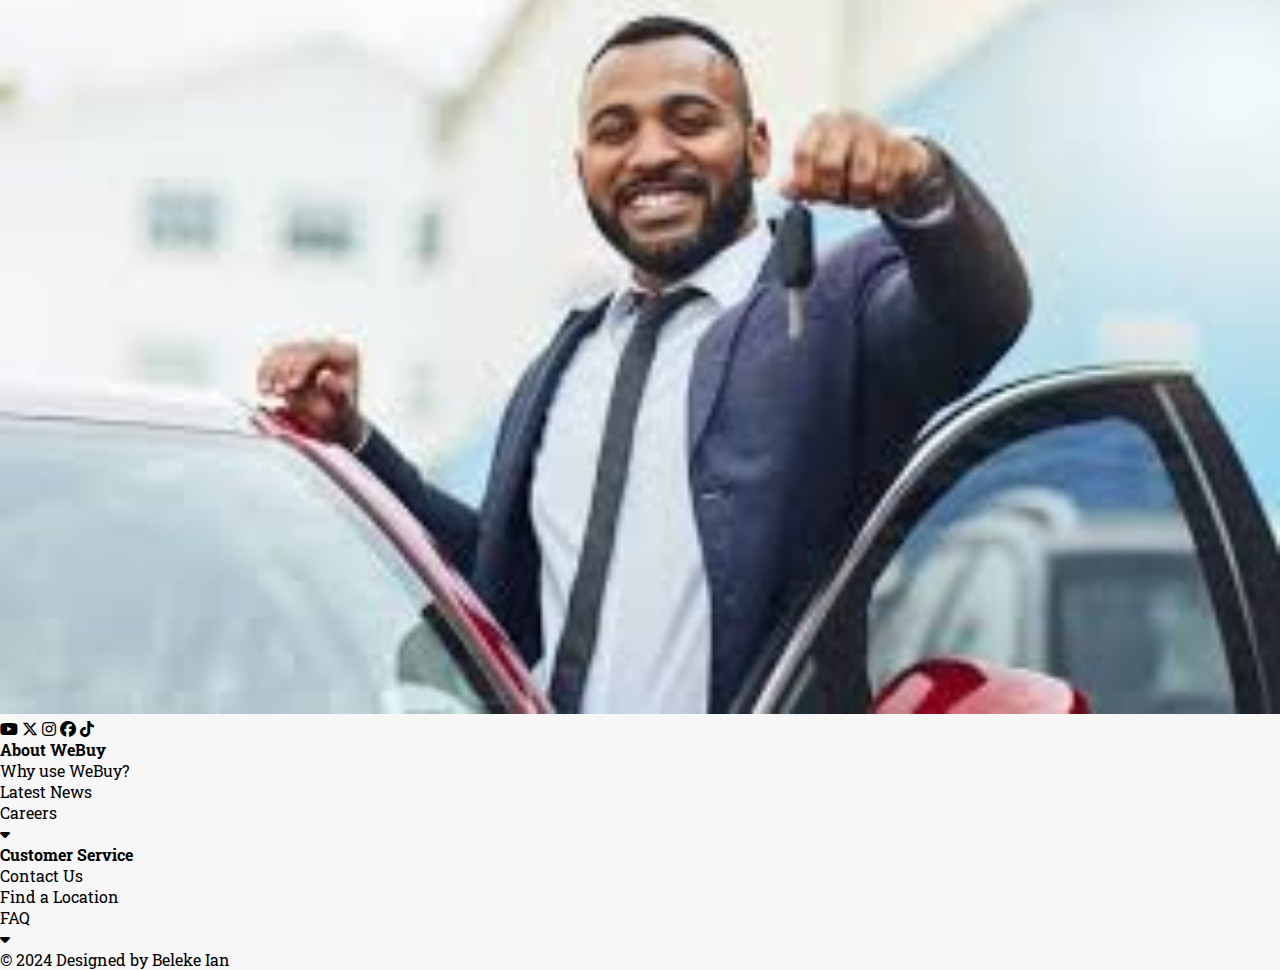
==== commit 5c2d78a9: "Mobile view form styling" ====
--- a/index.html
+++ b/index.html
@@ -4,6 +4,11 @@
     <meta charset="UTF-8">
     <meta name="viewport" content="width=device-width, initial-scale=1.0">
     <link rel="stylesheet" href="https://cdnjs.cloudflare.com/ajax/libs/font-awesome/6.6.0/css/all.min.css">
+    <link rel="preconnect" href="https://fonts.googleapis.com">
+    <link rel="preconnect" href="https://fonts.gstatic.com" crossorigin>
+    <link href="https://fonts.googleapis.com/css2?family=Roboto+Slab:wght@400;700&display=swap" rel="stylesheet">
+    <link href="https://fonts.googleapis.com/css2?family=Gilda+Display&display=swap" rel="stylesheet">
+    <link href="https://fonts.googleapis.com/css2?family=Roboto:wght@400;700&display=swap" rel="stylesheet">
     <link rel="stylesheet" href="css/style.css">
     <title>Dribble</title>
     <link rel="icon" href="./assets/favicon.webp">
@@ -15,7 +20,7 @@
                 <i class="fa-solid fa-bars"></i>
             </div>
             <div class="logo">
-                
+                <img src="./assets/WeBuy.png" alt="logo">
             </div>
             <nav>
                 <li><a href="#">Why use WeBuy?</a></li>
@@ -25,7 +30,7 @@
         </div>
         <div class="bottom-header">
             <div class="intro">
-                <h1>Vehicle selling<br>made easy</h1>
+                <h2>Vehicle selling<br>made easy</h2>
                 <p>We come to you!<br>Instant Payment at pickup.</p>
             </div>
             <div class="form">
@@ -33,12 +38,12 @@
                 <p>We've served over 1.8 million people selling their car</p>
                 <form>
                     <input type="text" placeholder="ENTER VIN">
-                    <span class="example">WBXJGC0XL5P31559</span>
-                    <span class="or">OR</span>
+                    <br><span class="example">example: WBXJGC0XL5P31559</span>
+                    <br><span class="or">or</span>
                     <div class="boxes">
                         <div class="input">
                             <input type="text" placeholder="Enter Plate"><br>
-                            <span class="example">CD 80519</span>
+                            <span class="example">examle: CD 80519</span>
                         </div>
                        <div class="select">
                         <select>
@@ -46,7 +51,9 @@
                         </select>
                        </div>
                     </div>
-                    <button>GET OFFER</button>
+                    <div class="btn">
+                        <button>GET OFFER</button>
+                    </div>
                 </form>
                 <div class="mechanic">
                     <img src="./assets/mechanic.jpeg" alt="mechanic">
--- a/css/style.css
+++ b/css/style.css
@@ -0,0 +1,154 @@
+:root {
+    --primary-font: "Roboto Slab", serif;
+    --seconadary-font: "Gilda Display", serif;
+    --tertiary-font: "Roboto", serif;
+    --primary-color: #b20000;
+    --secondary-color-one: #f7f7f7;
+    --secondary-color-two: #520000;
+    --secondary-color-three: #fc3d3d;
+}
+
+* {
+  padding: 0;
+  margin: 0;
+}
+
+body {
+  background-color: var(--secondary-color-one);
+  font-family: var(--primary-font);
+}
+
+img {
+  width: 100%;
+}
+
+button {
+  background-color: var(--primary-color);
+  color: #fff;
+  border: none;
+  border-radius: 3px;
+  padding: 0.8rem 1.5rem;
+  font-weight: 100;
+  margin: 0.7rem;
+}
+
+header {
+  z-index: 0;
+
+  img {
+    width: 100%;
+    height: 40px;
+  }
+
+  i {
+    font-size: 1.2rem;
+    padding-top: 0.7rem;
+  }
+}
+
+.top-header {
+  background-color: #ffffff;
+  display: flex;
+  padding: 0.4rem 0.7rem;
+}
+
+.logo {
+  padding-left: 0.5rem;
+}
+
+nav {
+  display: none;
+}
+
+.bottom-header {
+  margin-bottom: 3rem;
+  color: var(--secondary-color-one);
+
+  h2 {
+    font-family: var(--secondary-font);
+    font-weight: 100;
+    padding-bottom: 1rem;
+    line-height: 4vh;
+  }
+
+  p {
+    font-family: var(--tertiary-font);
+    padding-bottom: 0.8rem;
+    line-height: 2.4vh;
+  }
+}
+
+.intro {
+  margin-bottom: 2rem;
+  padding-bottom: 4rem;
+  background-image: linear-gradient(115deg, #000000f3, transparent), url("../assets/hero.jpg");
+  background-position: center;
+  background-repeat: no-repeat;
+  background-size: cover;
+  height: 25vh;
+  padding: 0.7rem;
+}
+
+.form {
+  text-align: left;
+  color: #5c5a5a;
+  padding: 1rem;
+  margin-top: -6rem;
+  font-family: var(--tertiary-font);
+  border-radius: 0.7rem;
+  width: 80%;
+  margin-left: 1rem;
+  margin-right: 1.5rem;
+  background-color: #fff;
+
+  h3 {
+    color: var(--secondary-color-two);
+    padding-bottom: 0.8rem;
+  }
+}
+
+input[type="text"] {
+  width: 100%;
+  background-color: var(--secondary-color-one);
+  font-size: 15px;
+  padding: 1rem 0;
+  padding-left: 0.3rem;
+  color: #9c9999;
+  margin-bottom: 10px;
+  border: none;
+}
+
+.example {
+  font-family: var(--tertiary-font);
+  font-size: 0.7rem;
+  color: #d1cccc;
+}
+
+.or {
+  font-weight: bolder;
+  color: #000;
+  font-family: var(--primary-font);
+  font-size: 2rem;
+  padding-bottom: 0.7rem;
+}
+
+.boxes {
+  display: grid;
+  grid-template-columns: 50% 50%;
+  gap: 0.3rem;
+
+  input[type="text"] {
+    width: 90%;
+  }
+}
+
+select {
+  width: 100%;
+  background-color: var(--secondary-color-one);
+  padding: 1rem 0;
+  border: none;
+}
+
+.btn {
+  text-align: center;
+}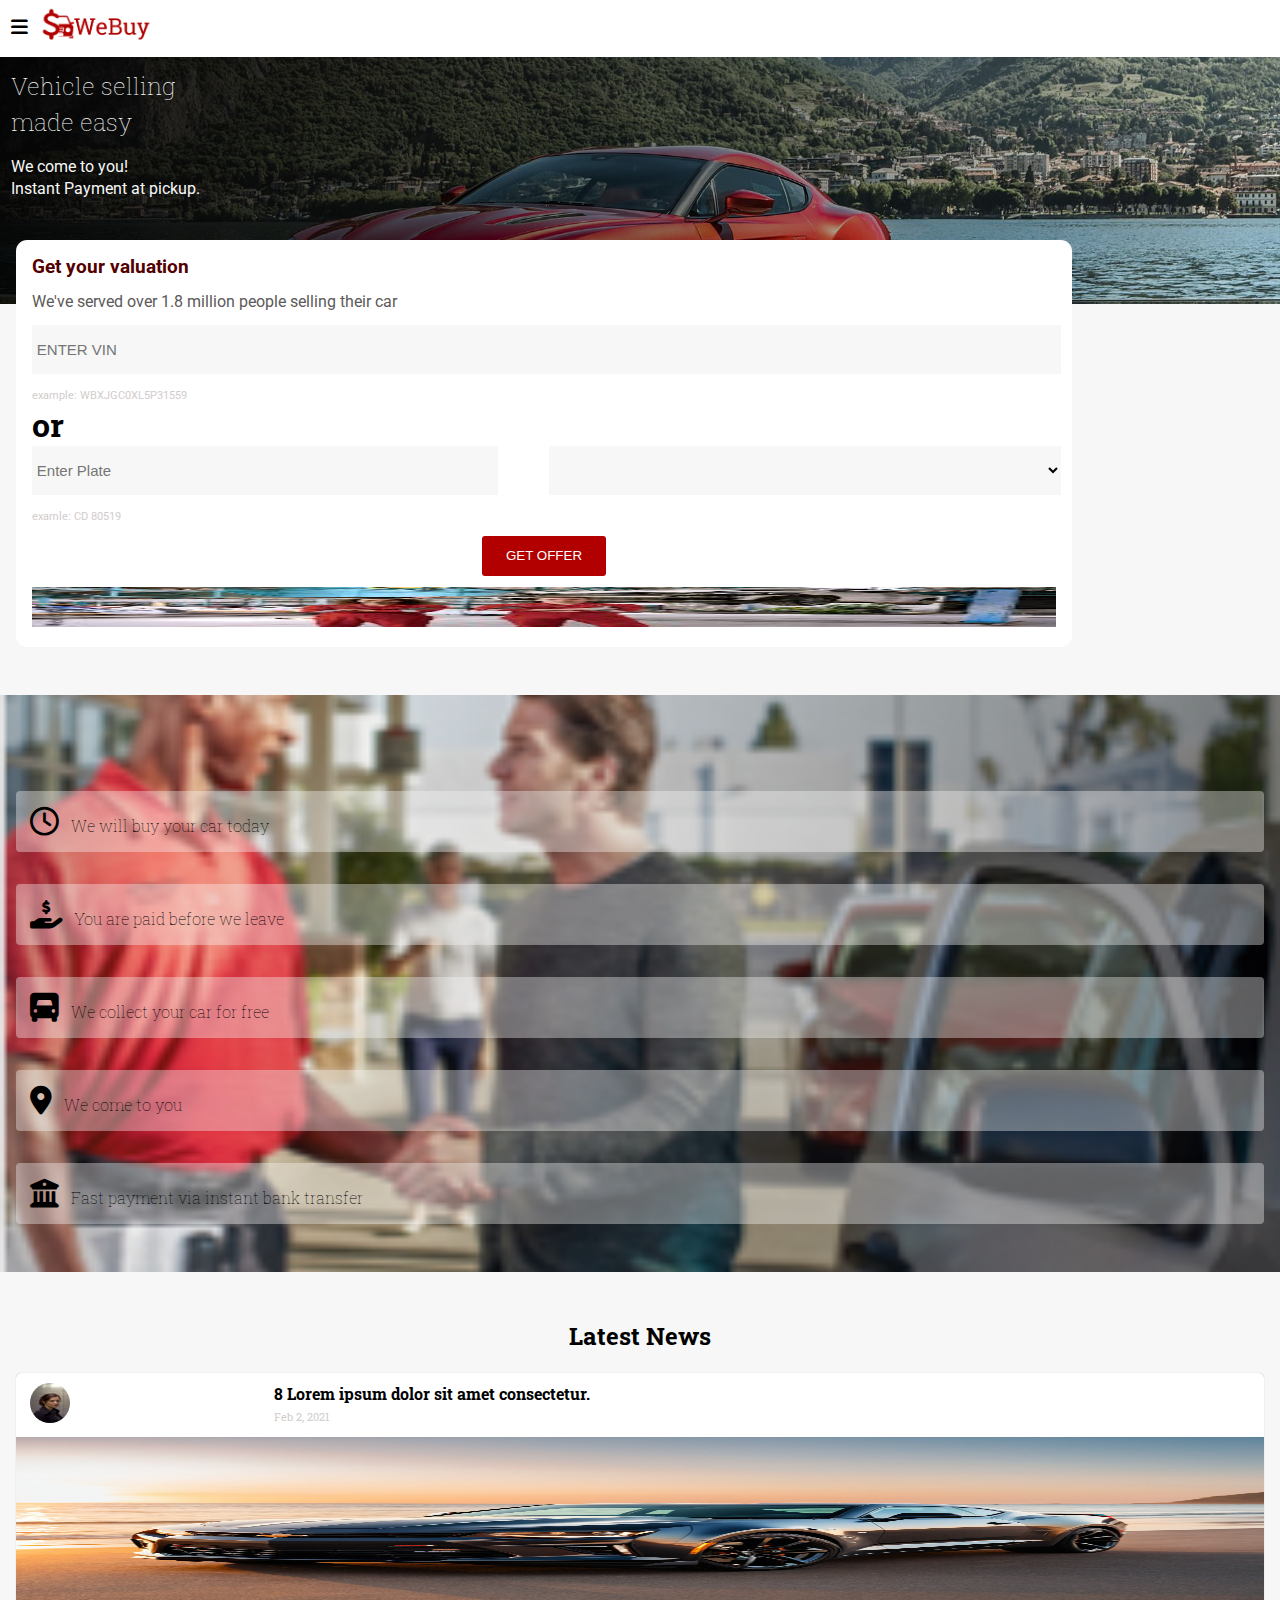
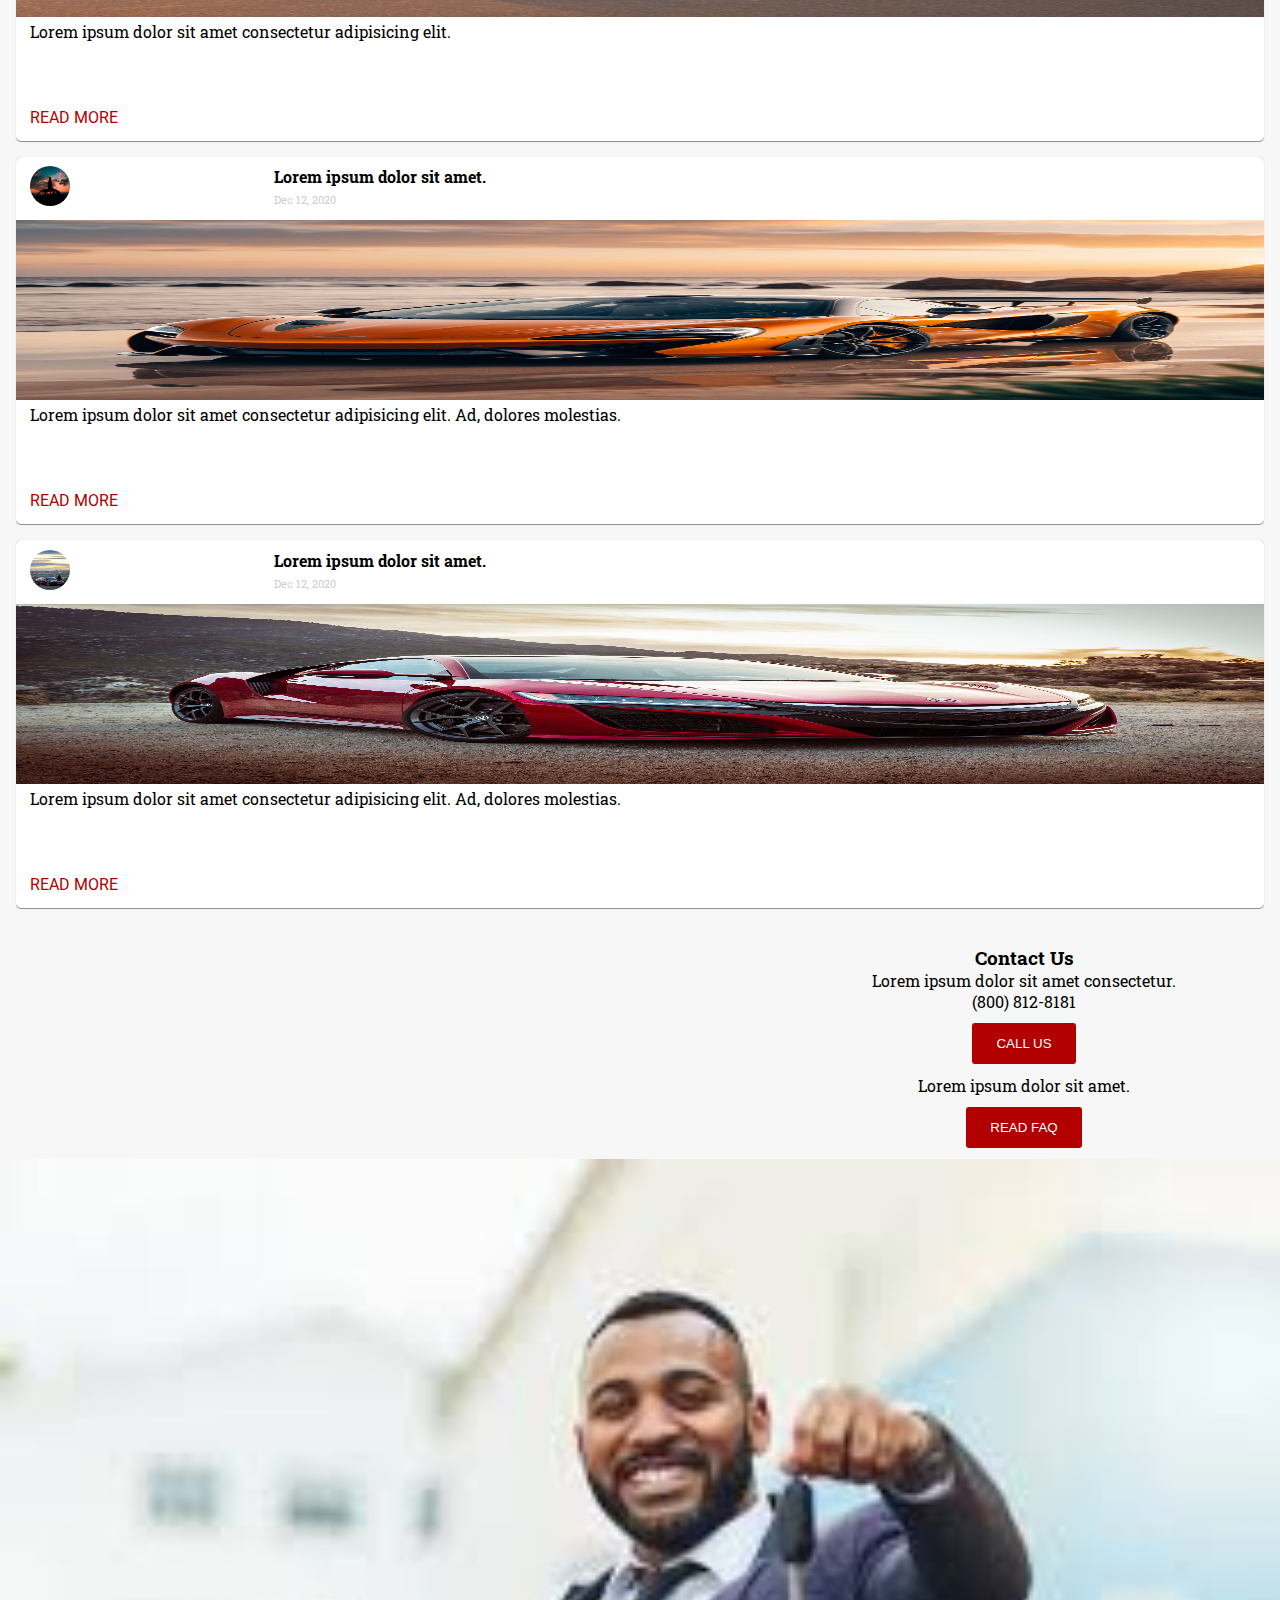
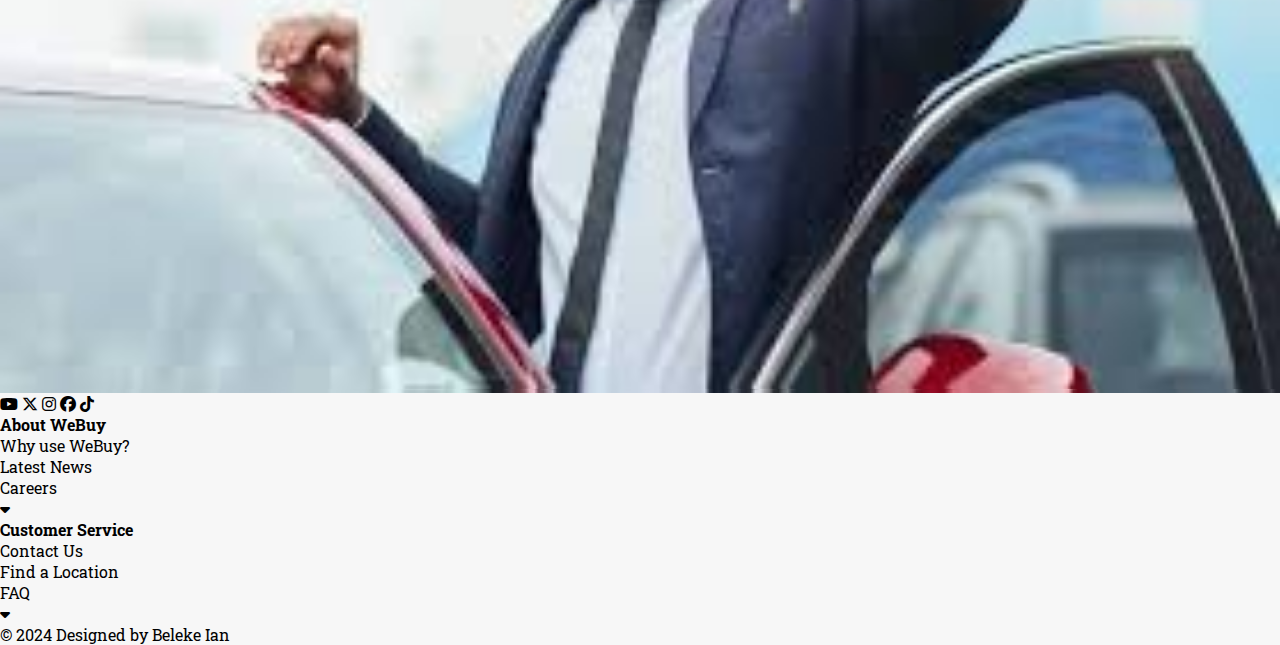
==== commit 7886b8d1: "75%bdone with mobile css" ====
--- a/index.html
+++ b/index.html
@@ -81,7 +81,7 @@
                 <h2>Latest News</h2>
             </div>
             <div class="articles">
-                <div class="box-one">
+                <div class="box box-one">
                     <div class="profile">
                         <div class="pp">
                             <img src="./assets/woman.jpg" alt="lady">
@@ -95,7 +95,7 @@
                     <p>Lorem ipsum dolor sit amet consectetur adipisicing elit.</p>
                     <span class="read-more">READ MORE</span>
                 </div>
-                <div class="box-two">
+                <div class="box box-two">
                     <div class="profile">
                        <div class="pp">
                         <img src="./assets/guy-on-car.jpg" alt="">
@@ -109,7 +109,7 @@
                     <p>Lorem ipsum dolor sit amet consectetur adipisicing elit. Ad, dolores molestias.</p>
                     <span class="read-more">READ MORE</span>
                 </div>
-                <div class="box-three">
+                <div class="box box-three">
                     <div class="profile">
                         <div class="pp">
                             <img src="./assets/guy-near-car.jpg" alt="near-car">
@@ -129,7 +129,7 @@
             <div class="contact-info">
                 <h3>Contact Us</h3>
                 <p>Lorem ipsum dolor sit amet consectetur.</p>
-                <span class="number">(800) 812-8181</span>
+                <span class="number">(800) 812-8181</span><br>
                 <button class="btn">CALL US</button>
                 <p>Lorem ipsum dolor sit amet.</p>
                 <button>READ FAQ</button>
--- a/css/style.css
+++ b/css/style.css
@@ -151,4 +151,113 @@
 
 .btn {
   text-align: center;
-}+}
+
+.article-one {
+ background-image: url(../assets/greeting.png);
+ background-position: center;
+ background-repeat: no-repeat;
+ background-size: cover;
+ margin-bottom: 3rem;
+}
+
+.chat {
+  display: none;
+}
+
+.sell-with-us {
+  padding: 4rem 0 1rem;
+  margin: 0 1rem;
+  font-weight: lighter;
+
+  ul {
+    align-items: center;
+    list-style: none;
+
+    li {
+      background-color: #f7f7f760;
+      margin: 2rem 0;
+      padding: 1rem 0.9rem;
+      border-radius: 4px;
+    }
+  }
+
+  i {
+    padding-right: 0.7rem;
+    font-size: 1.8rem;
+  }
+}
+
+.news {
+  text-align: center;
+  background-color: var(--secondary-color-one);
+}
+
+.articles {
+  display: inline;
+  padding: 1rem 0.7rem;
+
+  img {
+    height: 20vh;
+  }
+}
+
+.box {
+  margin: 0 1rem 1rem;
+  border-radius: 5px;
+  background-color: #fff;
+  text-align: left;
+  box-shadow: 0 0.7px 0.7px #8d8c8c;
+  padding-bottom: 0.9rem;
+
+  p {
+    padding-bottom: 4rem;
+    padding-left: 0.9rem;
+  }
+}
+
+.profile {
+  display: grid;
+  grid-template-columns: 20% 80%;
+  padding: 0.6rem 0.9rem;
+
+  img {
+    border-radius: 50%;
+    width: 2.5rem;
+    height: 2.5rem;
+  }
+}
+
+.read-more {
+  color: var(--primary-color);
+  font-family: var(--tertiary-font);
+  padding-left: 0.9rem;
+}
+
+.date {
+  color: #d1cccc;
+  font-size: 0.7rem;
+}
+
+.contact {
+  display: grid;
+  grid-template-columns: 60% 40%;
+}
+
+
+.contact-info {
+  text-align: center;
+  grid-column: 2 / span 3;
+}
+
+.res-nigga {
+  grid-column: 1 / span 2;
+  background-image: url(../assets/assure.jpeg);
+  background-position: center;
+  background-size: cover;
+  background-repeat: no-repeat;
+
+  img {
+    width: 100%;
+  }
+}
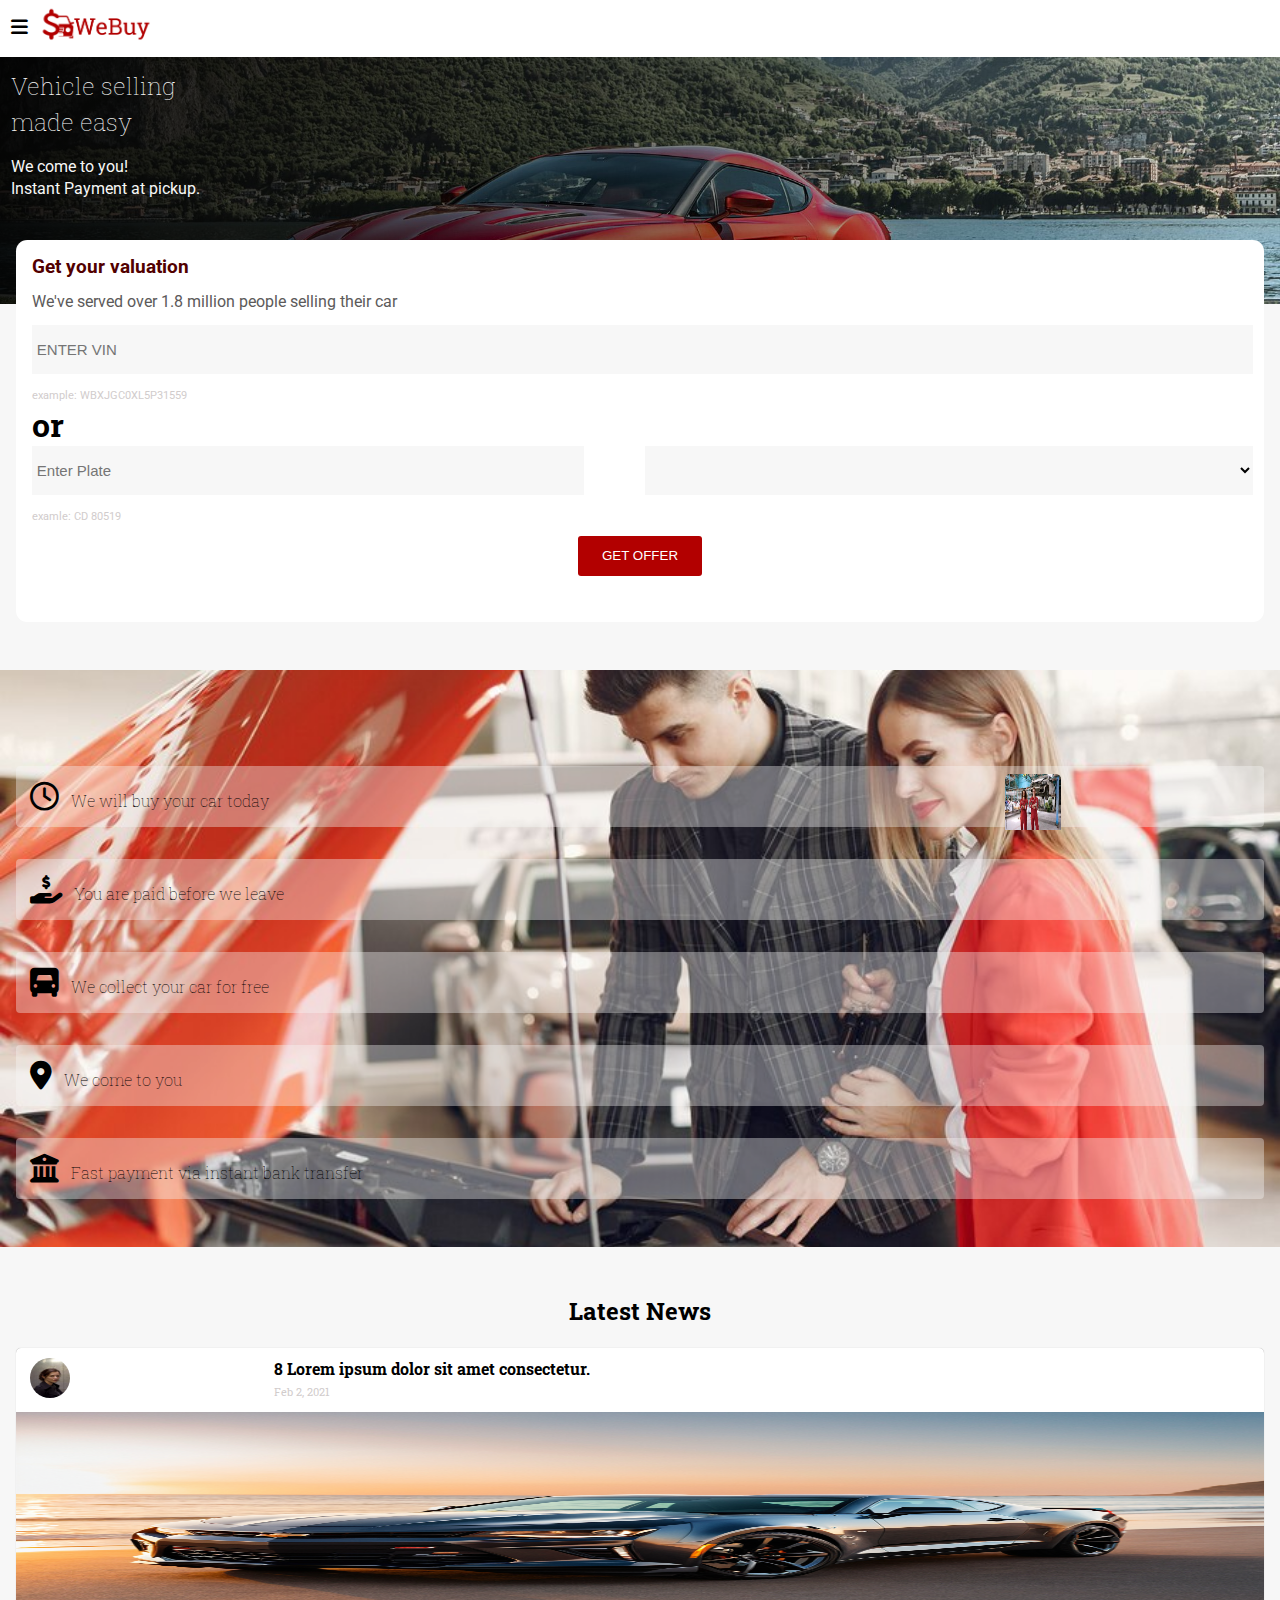
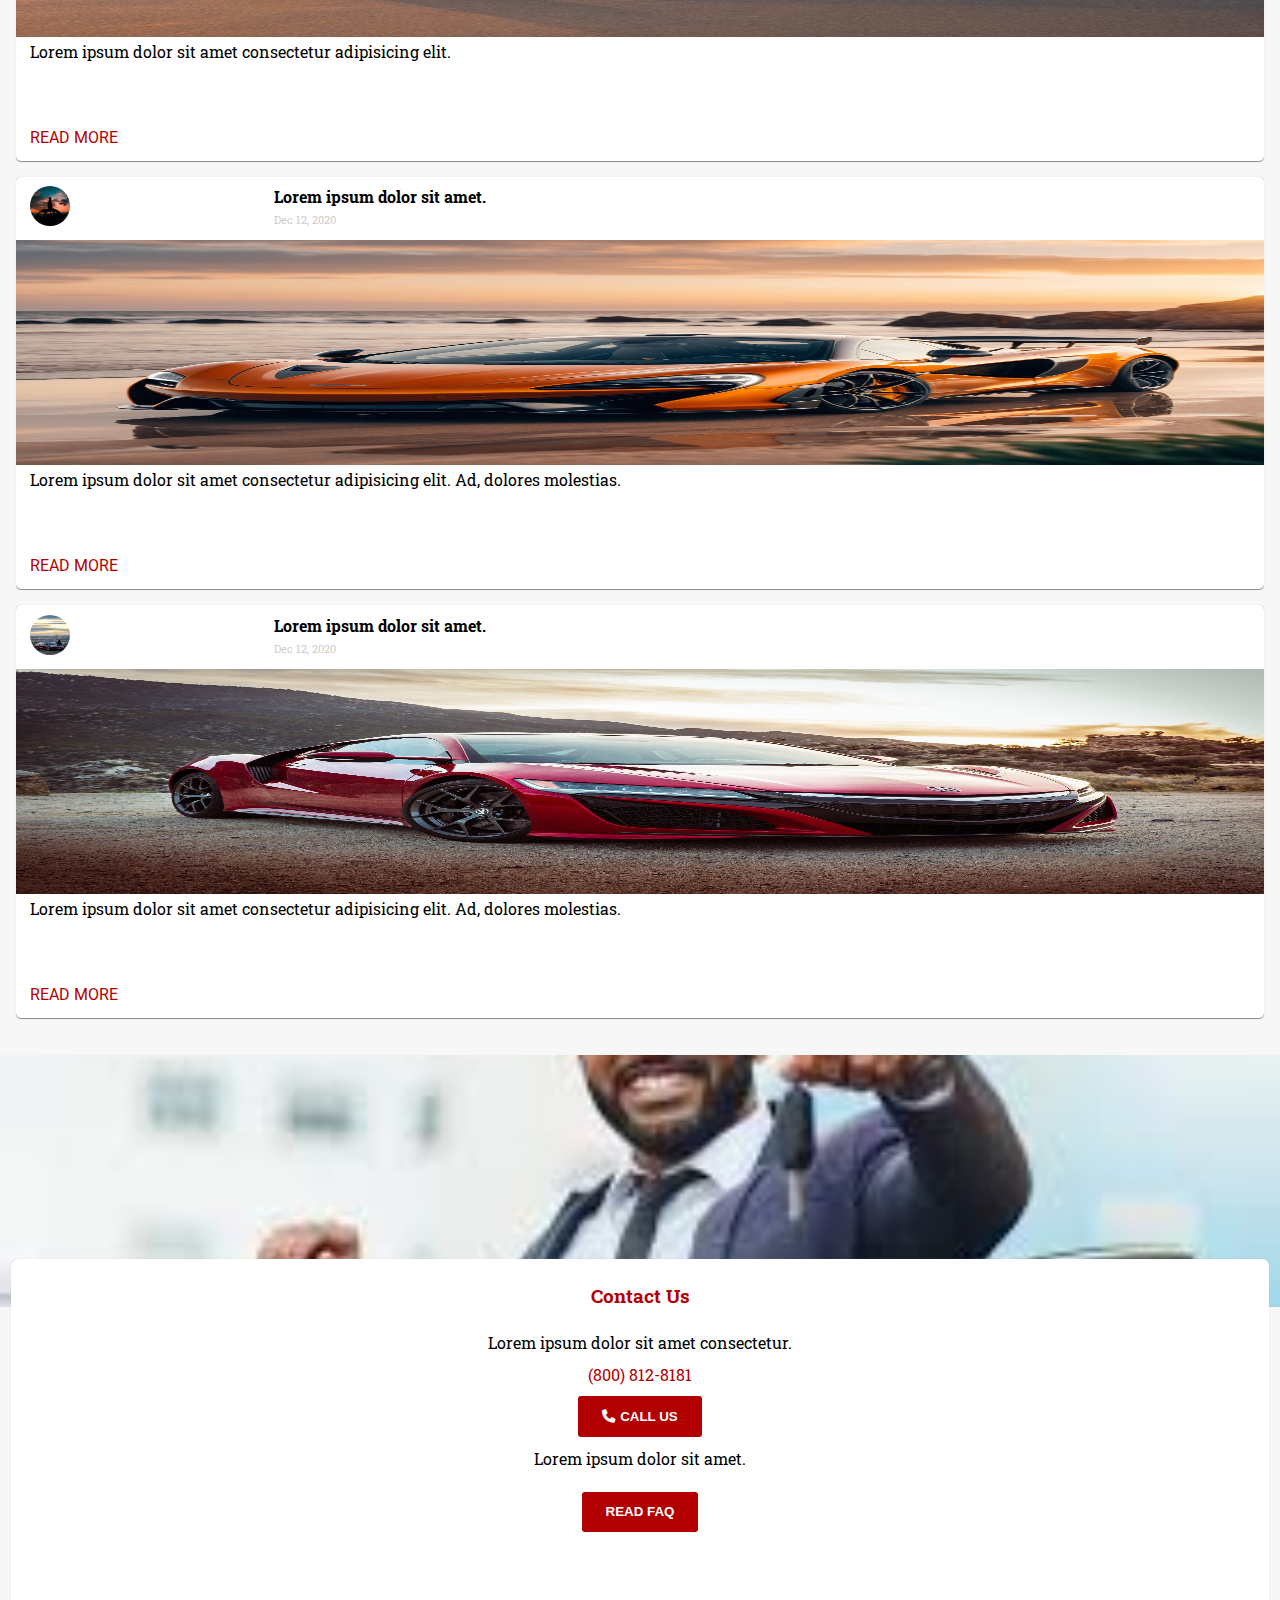
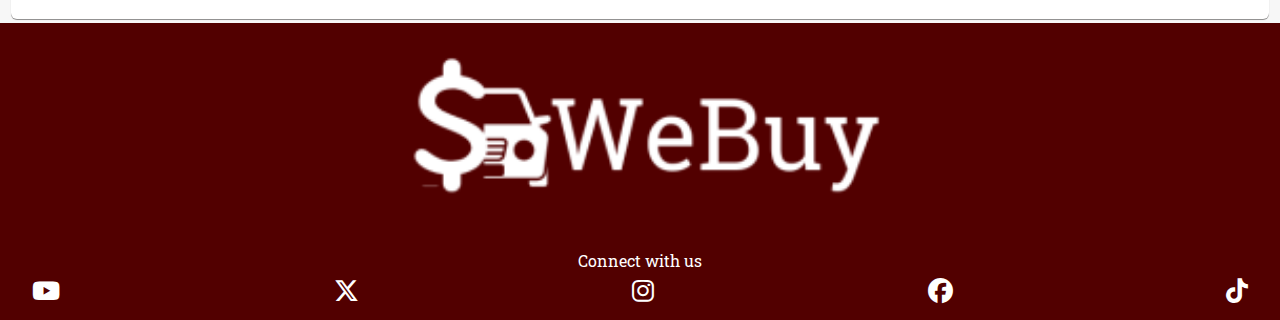
==== commit 07b0b76f: "Completion of mobile view" ====
--- a/index.html
+++ b/index.html
@@ -47,7 +47,7 @@
                         </div>
                        <div class="select">
                         <select>
-                            <option disabled="default">Enter State</option>
+                            <option disabled="default" value="">Enter State</option>
                         </select>
                        </div>
                     </div>
@@ -126,27 +126,31 @@
             </div>
         </div>
         <div class="contact">
+            <div class="res-nigga">
+                <img src="./assets/assure.jpeg" alt="guy standing by car">
+            </div>
             <div class="contact-info">
                 <h3>Contact Us</h3>
                 <p>Lorem ipsum dolor sit amet consectetur.</p>
                 <span class="number">(800) 812-8181</span><br>
-                <button class="btn">CALL US</button>
+                <button class="btn"><i class="fa-solid fa-phone"></i>CALL US</button>
                 <p>Lorem ipsum dolor sit amet.</p>
                 <button>READ FAQ</button>
-            </div>
-            <div class="res-nigga">
-                <img src="./assets/assure.jpeg" alt="guy standing by car">
             </div>
         </div>
     </main>
     <footer>
         <div class="top-footer">
             <div class="social">
-                <i class="fa-brands fa-youtube"></i>
-                <i class="fa-brands fa-x-twitter"></i>
-                <i class="fa-brands fa-instagram"></i>
-                <i class="fa-brands fa-facebook"></i>
-                <i class="fa-brands fa-tiktok"></i>
+                <img src="./assets/logo-dark.png" alt="">
+                <p>Connect with us</p>
+                <div class="footer-icons">
+                    <i class="fa-brands fa-youtube"></i>
+                    <i class="fa-brands fa-x-twitter"></i>
+                    <i class="fa-brands fa-instagram"></i>
+                    <i class="fa-brands fa-facebook"></i>
+                    <i class="fa-brands fa-tiktok"></i>
+                </div>
             </div>
             <div class="about">
                 <h4>About WeBuy</h4>
--- a/css/style.css
+++ b/css/style.css
@@ -30,6 +30,14 @@
   padding: 0.8rem 1.5rem;
   font-weight: 100;
   margin: 0.7rem;
+  cursor: pointer;
+
+  &:hover {
+    background-color: #fff;
+    color: var(--primary-color);
+    border:1px solid var(--primary-color);
+    transition: 0.5s;
+  }
 }
 
 header {
@@ -87,6 +95,10 @@
   background-size: cover;
   height: 25vh;
   padding: 0.7rem;
+
+  h2 {
+    text-shadow: 1px solid #9c9999;
+  }
 }
 
 .form {
@@ -96,14 +108,24 @@
   margin-top: -6rem;
   font-family: var(--tertiary-font);
   border-radius: 0.7rem;
-  width: 80%;
   margin-left: 1rem;
-  margin-right: 1.5rem;
+  margin-right: 1rem;
   background-color: #fff;
 
   h3 {
     color: var(--secondary-color-two);
     padding-bottom: 0.8rem;
+  }
+
+  img {
+    text-align: right;
+    width: 3.5em;
+    height: 3.5em;
+    margin-left: 80%;
+    margin-bottom: -20%;
+    margin-right: 10%;
+    border-radius: 5px;
+    padding-bottom: 1rem;
   }
 }
 
@@ -154,7 +176,7 @@
 }
 
 .article-one {
- background-image: url(../assets/greeting.png);
+ background-image: url(../assets/greeting.jpg);
  background-position: center;
  background-repeat: no-repeat;
  background-size: cover;
@@ -198,7 +220,7 @@
   padding: 1rem 0.7rem;
 
   img {
-    height: 20vh;
+    height: 25vh;
   }
 }
 
@@ -241,23 +263,93 @@
 
 .contact {
   display: grid;
-  grid-template-columns: 60% 40%;
+  grid-template-rows: 50% 50%;
+  margin-bottom: 4rem;
 }
 
 
 .contact-info {
   text-align: center;
-  grid-column: 2 / span 3;
+  position: relative;
+  z-index: 999;
+  margin: -3rem 0.7rem 2rem;
+  background-color: #fff;
+  border-radius: 6px;
+  height: 40vh;
+  box-shadow: 0 0.7px 0.7px #8d8c8c;
+
+  h3 {
+    color: var(--primary-color);
+    padding: 1.5rem 0;
+  }
+
+  p {
+    padding-bottom: 0.7rem;
+  }
+
+  button {
+    font-weight: bold;
+  }
+
+  i {
+    padding-right: 0.3rem;
+  }
+}
+
+.number {
+  color: var(--primary-color);
 }
 
 .res-nigga {
-  grid-column: 1 / span 2;
   background-image: url(../assets/assure.jpeg);
   background-position: center;
   background-size: cover;
   background-repeat: no-repeat;
-
-  img {
-    width: 100%;
-  }
-}
+  position: relative;
+  z-index: 0;
+  padding: 5rem 0;
+
+  img {
+    display: none;
+  }
+}
+
+footer {
+  background-color: var(--secondary-color-two);
+  color: #fff;
+  text-align: center;
+}
+
+.about,
+.customer-service,
+.bottom-footer {
+  display: none;
+}
+
+.social {
+  padding: 0.5rem 2rem;
+
+  img {
+    width: 40%;
+    padding-bottom: 2rem;
+  }
+
+  p {
+    padding-bottom: 0.5rem;
+  }
+}
+
+.footer-icons {
+ padding-bottom: 0.5rem;
+ display: flex;
+ justify-content: space-between;
+ font-size: 1.56rem;
+}
+
+.fa-brands {
+  cursor: pointer;
+}
+
+@media  screen and (min-width: 768px) {
+  
+}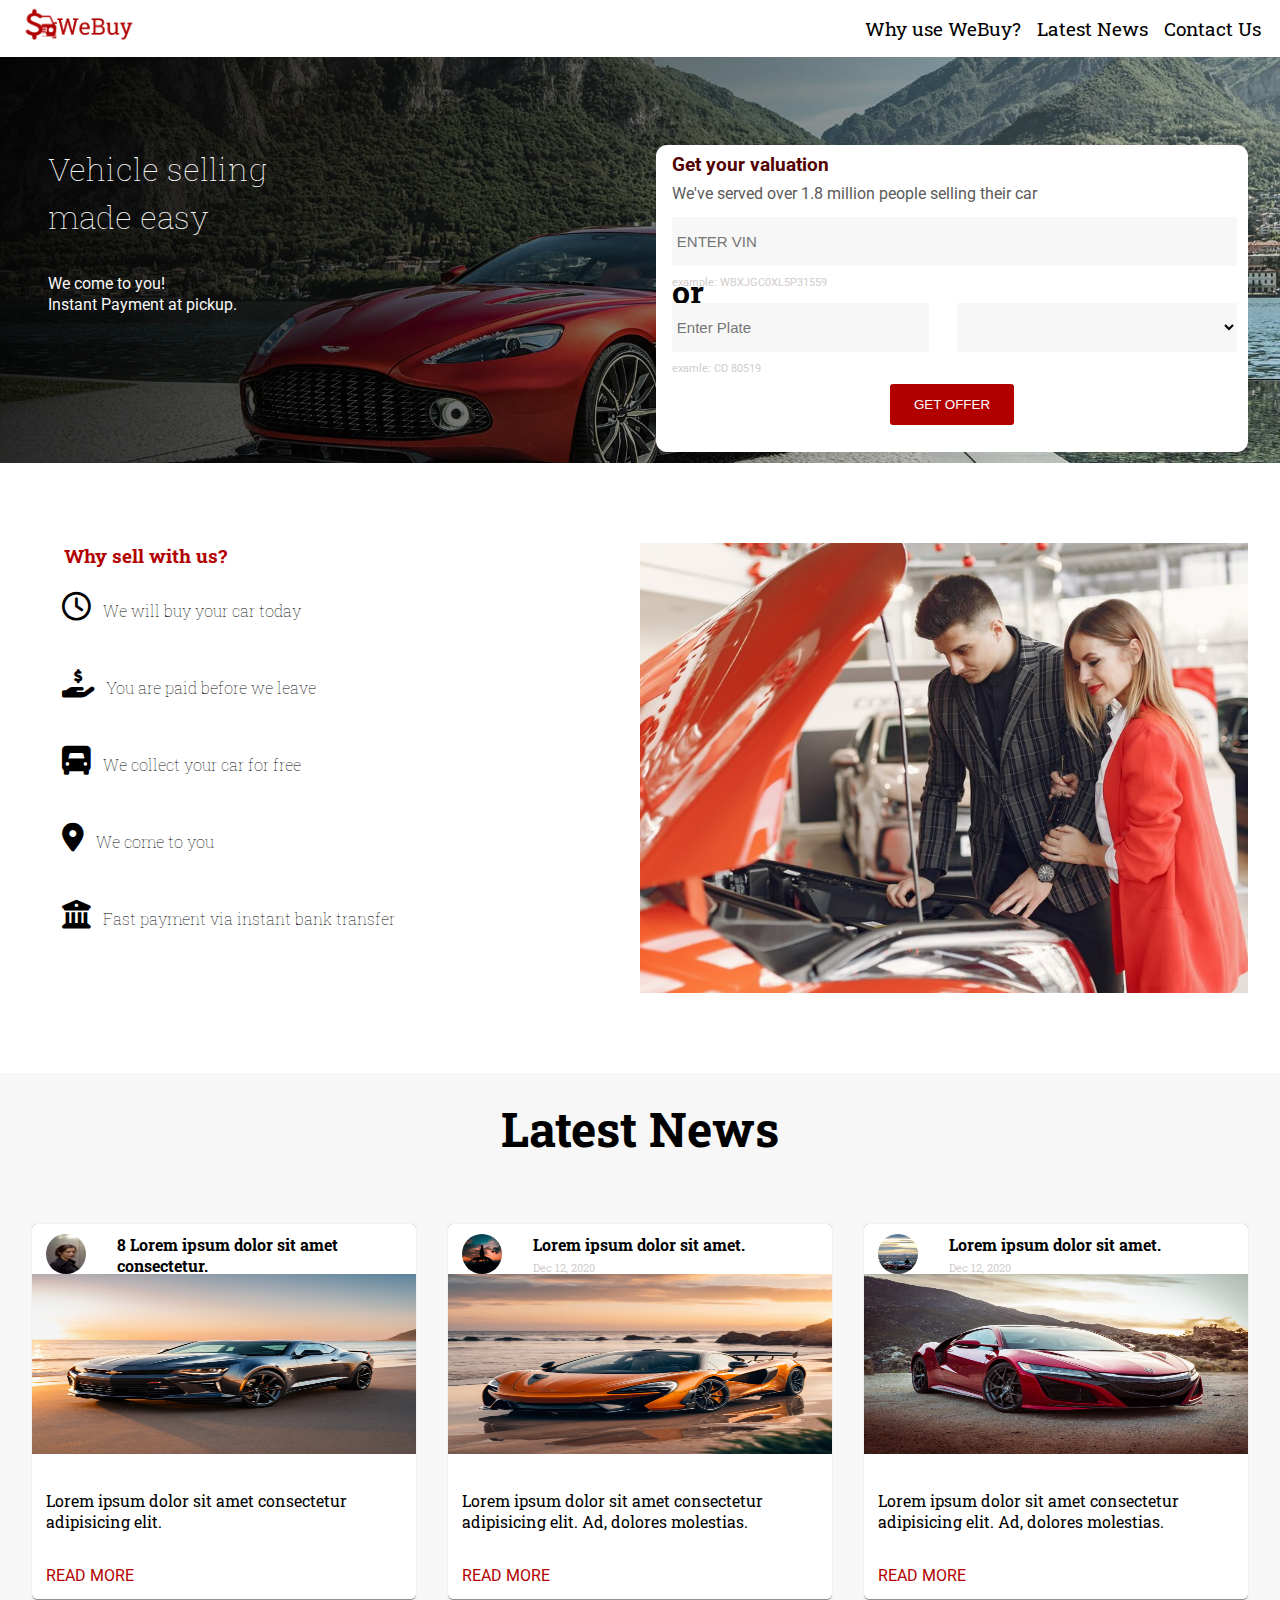
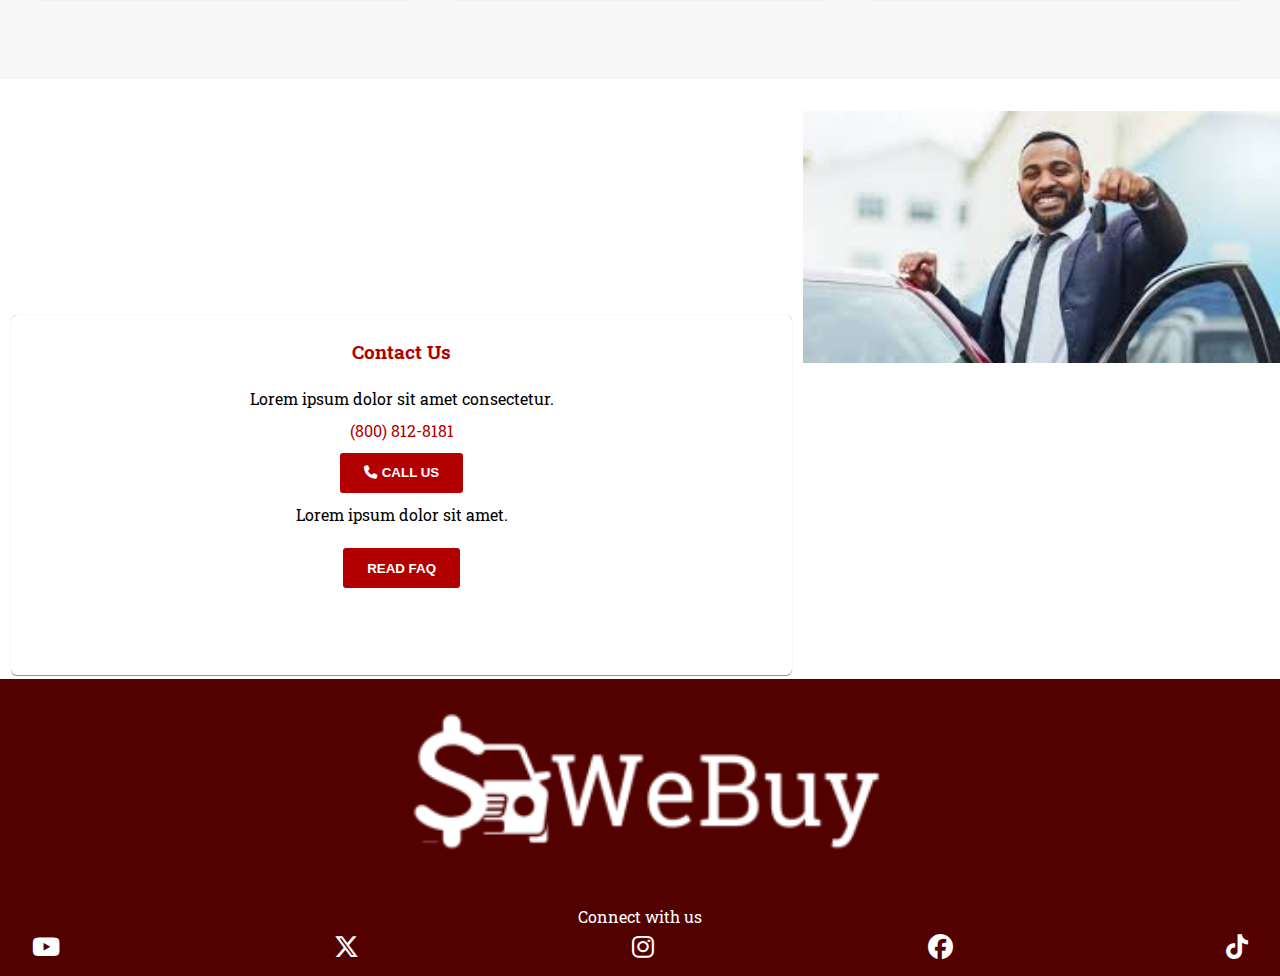
==== commit f9ec17a0: "Login pbs" ====
--- a/index.html
+++ b/index.html
@@ -23,9 +23,11 @@
                 <img src="./assets/WeBuy.png" alt="logo">
             </div>
             <nav>
-                <li><a href="#">Why use WeBuy?</a></li>
-                <li><a href="#">Latest News</a></li>
-                <li><a href="#">Contact Us</a></li>
+                <ul>
+                    <li><a href="#">Why use WeBuy?</a></li>
+                    <li><a href="#">Latest News</a></li>
+                    <li><a href="#">Contact Us</a></li>
+                </ul>
             </nav>
         </div>
         <div class="bottom-header">
@@ -64,6 +66,7 @@
     <main>
         <div class="article-one">
             <div class="sell-with-us">
+                <h3>Why sell with us?</h3>
                 <ul>
                     <li><i class="fa-regular fa-clock"></i>We will buy your car today</li>
                     <li><i class="fa-solid fa-hand-holding-dollar"></i>You are paid before we leave</li>
@@ -73,7 +76,7 @@
                 </ul>
             </div>
             <div class="chat">
-                <img src="./assets/greeting.png" alt="colab">    
+                <img src="./assets/greeting.jpg" alt="colab">    
             </div>
         </div>
         <div class="news">
--- a/css/style.css
+++ b/css/style.css
@@ -1,11 +1,11 @@
 :root {
-    --primary-font: "Roboto Slab", serif;
-    --seconadary-font: "Gilda Display", serif;
-    --tertiary-font: "Roboto", serif;
-    --primary-color: #b20000;
-    --secondary-color-one: #f7f7f7;
-    --secondary-color-two: #520000;
-    --secondary-color-three: #fc3d3d;
+  --primary-font: "Roboto Slab", serif;
+  --seconadary-font: "Gilda Display", serif;
+  --tertiary-font: "Roboto", serif;
+  --primary-color: #b20000;
+  --secondary-color-one: #f7f7f7;
+  --secondary-color-two: #520000;
+  --secondary-color-three: #fc3d3d;
 }
 
 * {
@@ -14,7 +14,7 @@
 }
 
 body {
-  background-color: var(--secondary-color-one);
+  background-color: #ebeaea;
   font-family: var(--primary-font);
 }
 
@@ -35,7 +35,7 @@
   &:hover {
     background-color: #fff;
     color: var(--primary-color);
-    border:1px solid var(--primary-color);
+    border: 1px solid var(--primary-color);
     transition: 0.5s;
   }
 }
@@ -55,7 +55,7 @@
 }
 
 .top-header {
-  background-color: #ffffff;
+  background-color: #fff;
   display: flex;
   padding: 0.4rem 0.7rem;
 }
@@ -88,13 +88,12 @@
 
 .intro {
   margin-bottom: 2rem;
-  padding-bottom: 4rem;
   background-image: linear-gradient(115deg, #000000f3, transparent), url("../assets/hero.jpg");
   background-position: center;
   background-repeat: no-repeat;
   background-size: cover;
   height: 25vh;
-  padding: 0.7rem;
+  padding: 0 4rem 0.7rem;
 
   h2 {
     text-shadow: 1px solid #9c9999;
@@ -151,7 +150,7 @@
   color: #000;
   font-family: var(--primary-font);
   font-size: 2rem;
-  padding-bottom: 0.7rem;
+  padding: 0.7rem 0;
 }
 
 .boxes {
@@ -176,11 +175,18 @@
 }
 
 .article-one {
- background-image: url(../assets/greeting.jpg);
- background-position: center;
- background-repeat: no-repeat;
- background-size: cover;
- margin-bottom: 3rem;
+  background-image: url("../assets/greeting.jpg");
+  background-position: center;
+  background-repeat: no-repeat;
+  background-size: cover;
+  margin-bottom: 3rem;
+
+  h3 {
+    color: var(--primary-color);
+    font-weight: bold;
+    padding-left: 1rem;
+    padding-bottom: 1.5rem;
+  }
 }
 
 .chat {
@@ -266,7 +272,6 @@
   grid-template-rows: 50% 50%;
   margin-bottom: 4rem;
 }
-
 
 .contact-info {
   text-align: center;
@@ -301,7 +306,7 @@
 }
 
 .res-nigga {
-  background-image: url(../assets/assure.jpeg);
+  background-image: url("../assets/assure.jpeg");
   background-position: center;
   background-size: cover;
   background-repeat: no-repeat;
@@ -340,16 +345,175 @@
 }
 
 .footer-icons {
- padding-bottom: 0.5rem;
- display: flex;
- justify-content: space-between;
- font-size: 1.56rem;
+  padding-bottom: 0.5rem;
+  display: flex;
+  justify-content: space-between;
+  font-size: 1.56rem;
 }
 
 .fa-brands {
   cursor: pointer;
 }
 
-@media  screen and (min-width: 768px) {
+@media screen and (min-width: 768px){
+  body {
+    background-color: #fff;
+  }
   
+  .top-header {
+    display: flex;
+    justify-content: space-between;
+  }
+
+  .menu {
+    display: none;
+  }
+
+  nav {
+    display: flex;
+   align-items: center;
+    ul {
+      text-decoration: none;
+      display: flex;
+      list-style: none;
+      justify-content: space-between;
+    }
+
+    a {
+      text-decoration: none;
+      padding: 0 0.5rem;
+      font-size: 1.2rem;
+      color: #000;
+
+      &:hover {
+        background-color: #5a595910;
+        color: var(--primary-color);
+        border-bottom: 1px solid var(--primary-color);
+        transition: 0.5s;
+      }
+    }
+  }
+
+  .bottom-header {
+    display: grid;
+    grid-template-columns: 1fr 1fr;
+    background-image: linear-gradient(115deg, #000000f3, transparent), url("../assets/hero.jpg");
+    background-position: center;
+    background-repeat: no-repeat;
+    background-size: cover;
+    padding: 5.5rem 1rem 0.7rem;
+  }
+  
+  
+  .form {
+    margin-top: 0;
+    line-height: 1vh;
+    
+    img {
+      display: none;
+    }
+  }
+
+  .intro {
+    background-image: none;
+    padding-left: 2rem;
+
+    h2 {
+      line-height: 3rem;
+      font-size: 2rem;
+      padding-bottom: 2rem;
+    }
+
+    p {
+      font-size: 1rem;
+    }
+  }
+
+  main {
+    padding-top: 0;
+  }
+
+  .article-one {
+    background-image: none;
+    display: grid;
+    grid-template-columns: 1fr 1fr;
+    margin-top: 0;
+    padding: 2rem;
+    background-color: #fff;
+  }
+
+  .chat {
+    display: block;
+    background-image: url("../assets/greeting.jpg");
+    background-position: center;
+    background-size: cover;
+    background-repeat: no-repeat;
+    height: 100%;
+
+    img {
+      display: none;
+    }
+  }
+
+  .sell-with-us {
+    padding: 0 0 1rem;
+    margin: 0 1rem;
+    font-weight: lighter;
+  
+    ul {
+      align-items: center;
+      list-style: none;
+  
+      li {
+        background-color: transparent;
+        margin: 0 0 2rem;
+        padding: 0 0.9rem 1rem;
+        border-radius: 4px;
+      }
+    }
+  }
+
+  .articles {
+    display: grid;
+    grid-template-columns: 33.33% 33.33% 33.33%;
+    padding: 4rem 1rem;
+
+    img {
+      height: 20vh;
+    }
+
+    p {
+      padding-block: 2rem;
+    }
+  }
+
+  .profile {
+    height: 3.4vh;
+    img {
+      width: 2.5rem;
+      height: 2.5rem;
+    }
+  }
+
+  .heading {
+    h2 {
+      font-weight: bold;
+      font-size: 3rem;
+      padding-top: 1.5rem;
+    }
+  }
+
+  .contact {
+    padding-top: 2rem;
+  }
+  .contact-info {
+    grid-column: 1;
+    position: relative;
+    z-index: 999;
+  }
+
+  .res-nigga {
+    grid-column: 2;
+    position: relative;
+  }
 }